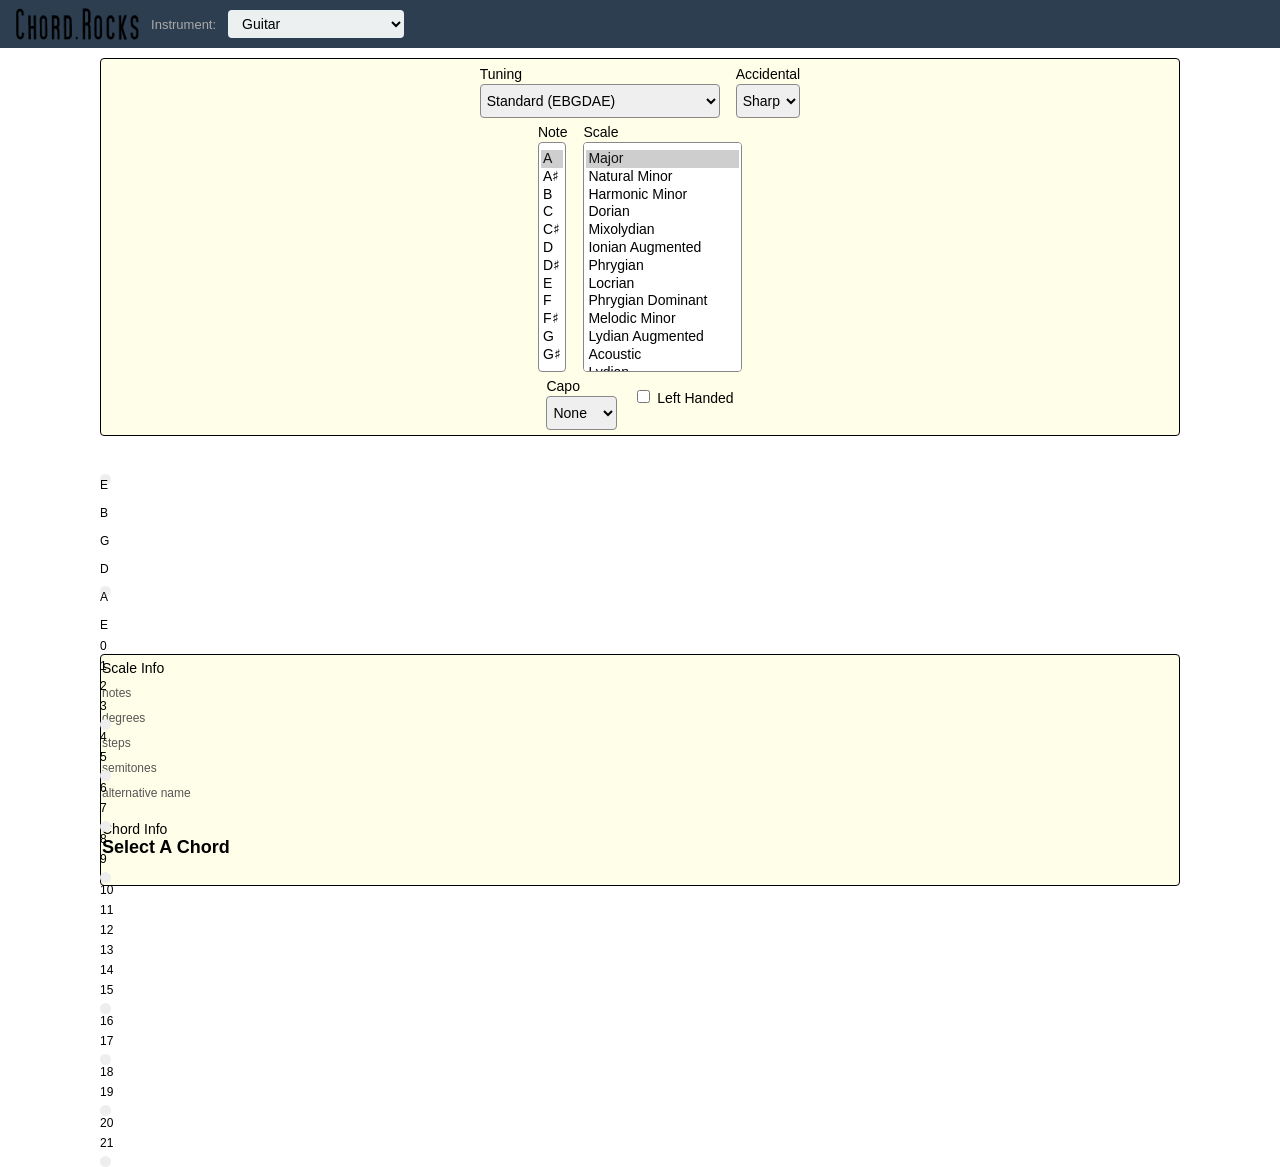
==== index.html @ f3da7832 "chore: bootstrap PETS AI foundation Initialize PETS as a standalone AI-first project with canonical " ====
<!DOCTYPE html>
<html lang="en">
<head>
<meta charset="UTF-8">
<meta name="viewport" content="width=device-width">
<title>Chord.Rocks - Offline</title>
<link rel="stylesheet" href="assets/styles.min.css">
<link rel="stylesheet" href="assets/instrument_stringed.min.css">
<link rel="stylesheet" href="assets/instrument_options.min.css">
<link rel="stylesheet" href="assets/scales_info.min.css">
<link id="instrument_css" rel="stylesheet" href="assets/instrument_guitar.min.css">
<style>
#app_bar{background:#2c3e50;padding:8px 16px;display:flex;align-items:center;gap:12px;flex-wrap:wrap}
#app_bar label{color:#aaa;font-size:13px;white-space:nowrap}
#app_instrument_select{padding:5px 10px;font-size:14px;border-radius:4px;border:none;background:#ecf0f1}
#piano_section{display:none}
.hidden{display:none}
</style>
</head>
<body>

<div id="app_bar">
  <img src="assets/chords-logo.png" alt="Chord.Rocks" height="32">
  <label for="app_instrument_select">Instrument:</label>
  <select id="app_instrument_select">
    <option value="guitar">Guitar</option>
    <option value="piano">Piano</option>
    <option value="bass-guitar">Bass Guitar</option>
    <option value="ukulele">Ukulele</option>
    <option value="violin-fiddle">Violin / Fiddle</option>
    <option value="mandolin">Mandolin</option>
    <option value="5-string-bass-guitar">5 String Bass Guitar</option>
    <option value="6-string-bass-guitar">6 String Bass Guitar</option>
    <option value="7-string-guitar">7 String Guitar</option>
    <option value="8-string-guitar">8 String Guitar</option>
    <option value="9-string-guitar">9 String Guitar</option>
    <option value="10-string-guitar">10 String Guitar</option>
    <option value="baritone-guitar">Baritone Guitar</option>
    <option value="5-string-violin-fiddle">5 String Violin / Fiddle</option>
  </select>
</div>

<div id="page_content_con">
<form method="get" action="#" onsubmit="return false">

  <div class="info_con" id="option_con">
    <div>
      <div class="op" id="tuning_op">
        <label for="tuning">Tuning</label>
        <div id="tuning_con"></div>
      </div>
      <div class="op">
        <label for="accidental">Accidental</label>
        <select name="accidental" id="accidental">
          <option value="sharp" selected>Sharp</option>
          <option value="flat">Flat</option>
        </select>
      </div>
    </div>
    <div>
      <div class="op">
        <label for="note">Note</label>
<select name="note" id="note" size="12"><option value="a" selected="selected">A</option><option value="a-sharp">A&sharp;</option><option value="b">B</option><option value="c">C</option><option value="c-sharp">C&sharp;</option><option value="d">D</option><option value="d-sharp">D&sharp;</option><option value="e">E</option><option value="f">F</option><option value="f-sharp">F&sharp;</option><option value="g">G</option><option value="g-sharp">G&sharp;</option></select>
      </div>
      <div class="op">
        <label for="scale">Scale</label>
<select name="scale" id="scale" size="12"><option value="major" selected="selected">Major</option><option value="natural-minor">Natural Minor</option><option value="harmonic-minor">Harmonic Minor</option><option value="dorian">Dorian</option><option value="mixolydian">Mixolydian</option><option value="ionian-augmented">Ionian Augmented</option><option value="phrygian">Phrygian</option><option value="locrian">Locrian</option><option value="phrygian-dominant">Phrygian Dominant</option><option value="melodic-minor">Melodic Minor</option><option value="lydian-augmented">Lydian Augmented</option><option value="acoustic">Acoustic</option><option value="lydian">Lydian</option><option value="aeolian-dominant">Aeolian Dominant</option><option value="altered">Altered</option><option value="bebop-dominant">Bebop Dominant</option><option value="bebop-major">Bebop Major</option><option value="bebop-minor">Bebop Minor</option><option value="bebop-melodic-minor">Bebop Melodic Minor</option><option value="blues-major">Blues Major</option><option value="blues-minor">Blues Minor</option><option value="blues-diminished">Blues Diminished</option><option value="gypsy-major">Gypsy Major</option><option value="gypsy-minor">Gypsy Minor</option><option value="hungarian-gypsy">Hungarian Gypsy</option><option value="major-pentatonic">Major Pentatonic</option><option value="neutral-pentatonic">Neutral Pentatonic</option><option value="rock-pentatonic">Rock Pentatonic</option><option value="scottish-pentatonic">Scottish Pentatonic</option><option value="minor-pentatonic">Minor Pentatonic</option><option value="whole">Whole</option><option value="whole-half">Whole-Half</option><option value="augmented">Augmented</option><option value="chromatic">Chromatic</option><option value="enigmatic-ascending">Enigmatic (Ascending)</option><option value="enigmatic-descending">Enigmatic (Descending)</option><option value="hungarian-major">Hungarian Major</option><option value="neapolitan-major">Neapolitan Major</option><option value="neapolitan-minor">Neapolitan Minor</option><option value="prometheus">Prometheus</option><option value="prometheus-neapolitan">Prometheus Neapolitan</option><option value="spanish-8-tone">Spanish 8 Tone</option><option value="bayati-shuri">Bayati Shuri</option><option value="hijaz">Hijaz</option><option value="hijaz-kar">Hijaz Kar</option><option value="huzam">Huzam</option><option value="nikriz">Nikriz</option><option value="saba">Saba</option><option value="suznak">Suznak</option><option value="jue">Jue</option><option value="neveseri">Neveseri</option><option value="pireaus">Pireaus</option><option value="segah">Segah</option><option value="tsinganikos">Tsinganikos</option><option value="charukeshi">Charukeshi</option><option value="dharmaavati">Dharmaavati</option><option value="lataangi">Lataangi</option><option value="marwa">Marwa</option><option value="natakpriya">Natakpriya</option><option value="rampriya">Rampriya</option><option value="suryakant">Suryakant</option><option value="todi">Todi</option><option value="vachaspati">Vachaspati</option><option value="joshi-akikaze">Joshi-Akikaze</option><option value="joshi-hira">Joshi-Hira</option><option value="joshi-iwato">Joshi-Iwato</option><option value="joshi-kokin">Joshi-Kokin</option><option value="joshi-kumoi">Joshi-Kumoi</option><option value="joshi-okinawa">Joshi-Okinawa</option><option value="sen-in">Sen-In</option></select>
      </div>
    </div>
    <div id="stringed_extra_ops">
      <div class="op">
        <label for="capo_fret">Capo</label>
        <select name="capo_fret" id="capo_fret"><option value="0">None</option></select>
      </div>
      <div class="op">
        <label><input type="checkbox" id="lefty"> Left Handed</label>
      </div>
    </div>
  </div>

  <div id="submit_button_con" class="hidden"><button type="submit">Go</button></div>
  <div id="op_submit_button_con" class="hidden"><button type="submit">Update</button></div>

  <div id="stringed_section"></div>

  <div id="piano_section">
<div id="piano" data-num-keys="33" data-start-note-key="1">

	<div class="key_con"><div class="tr"><div class="white_key hide_mobile hide_tablet" id="note_num_1"><span>B</span><div class="black_key is_before is_first hide_mobile hide_tablet" id="note_num_0"><span>A&sharp;</span></div></div><div class="white_key hide_mobile hide_tablet" id="note_num_2"><span>C</span></div><div class="white_key hide_mobile is_first_tablet" id="note_num_4"><span>D</span><div class="black_key is_before hide_mobile hide_tablet" id="note_num_3"><span>C&sharp;</span></div></div><div class="white_key is_first_mobile" id="note_num_6"><span>E</span><div class="black_key is_before hide_mobile" id="note_num_5"><span>D&sharp;</span></div></div><div class="white_key" id="note_num_7"><span>F</span></div><div class="white_key" id="note_num_9"><span>G</span><div class="black_key is_before" id="note_num_8"><span>F&sharp;</span></div></div><div class="white_key in_scale scale_root" id="note_num_11"><span>A</span><div class="black_key is_before" id="note_num_10"><span>G&sharp;</span></div></div><div class="white_key in_scale" id="note_num_13"><span>B</span><div class="black_key is_before" id="note_num_12"><span>A&sharp;</span></div></div><div class="white_key" id="note_num_14"><span>C</span></div><div class="white_key in_scale" id="note_num_16"><span>D</span><div class="black_key is_before in_scale" id="note_num_15"><span>C&sharp;</span></div><div class="black_key is_after" id="note_num_17"><span>D&sharp;</span></div></div><div class="white_key in_scale" id="note_num_18"><span>E</span></div><div class="white_key" id="note_num_19"><span>F</span><div class="black_key is_after in_scale" id="note_num_20"><span>F&sharp;</span></div></div><div class="white_key" id="note_num_21"><span>G</span><div class="black_key is_after in_scale" id="note_num_22"><span>G&sharp;</span></div></div><div class="white_key in_scale" id="note_num_23"><span>A</span><div class="black_key is_after" id="note_num_24"><span>A&sharp;</span></div></div><div class="white_key is_last_mobile" id="note_num_25"><span>B</span></div><div class="white_key hide_mobile" id="note_num_26"><span>C</span><div class="black_key is_after hide_mobile is_last_tablet" id="note_num_27"><span>C&sharp;</span></div></div><div class="white_key hide_mobile hide_tablet" id="note_num_28"><span>D</span><div class="black_key is_after hide_mobile hide_tablet" id="note_num_29"><span>D&sharp;</span></div></div><div class="white_key hide_mobile hide_tablet" id="note_num_30"><span>E</span></div><div class="white_key hide_mobile hide_tablet" id="note_num_31"><span>F</span><div class="black_key is_after is_last hide_mobile hide_tablet" id="note_num_32"><span>F&sharp;</span></div></div></div></div>

</div>
  </div>

  <div class="info_con" id="info_con">
    <div id="scale_info_con">
      <div class="header">Scale Info</div>
      <h2 id="info_scale_name"></h2>
      <dl>
        <dt>notes</dt><dd id="info_scale_notes"></dd>
        <dt>degrees</dt><dd id="info_scale_degrees"></dd>
        <dt>steps</dt><dd id="info_scale_steps"></dd>
        <dt>semitones</dt><dd id="info_scale_semitones"></dd>
        <dt id="info_scale_name_alt_label">alternative name</dt>
        <dd id="info_scale_name_alt"></dd>
      </dl>
      <div class="header">Chord Info</div>
      <h2 id="info_chord_name">Select A Chord</h2>
      <aside id="chord_info" class="hidden">
        <dl>
          <dt>notes</dt><dd id="info_chord_notes"></dd>
          <dt>degrees</dt><dd id="info_chord_degrees"></dd>
          <dt>abbreviation</dt><dd id="info_chord_abbrev"></dd>
          <dt id="info_chord_name_alt_label" class="hidden">alternative name</dt>
          <dd id="info_chord_name_alt" class="hidden"></dd>
        </dl>
      </aside>
    </div>
    <div id="directions_con"></div>
    <div id="chord_list_con">
      <table id="scale_chord_table">
        <thead><tr class="scale_chord_tr"></tr></thead>
        <tbody></tbody>
      </table>
    </div>
  </div>

</form>
</div>

<script src="assets/jquery.min.js"></script>
<script src="assets/all_instruments.js"></script>
<script src="assets/note.class.min.js"></script>
<script src="assets/chords.data.min.js"></script>
<script src="assets/scales.data.min.js"></script>
<script src="assets/chord.class.min.js"></script>
<script src="assets/scale.class.min.js"></script>
<script src="assets/pageMeta.class.min.js"></script>
<script src="assets/instrumentOptions.class.min.js"></script>
<script src="assets/scalesPage.min.js"></script>
<script src="assets/scalesStringed.class.min.js"></script>
<script src="assets/keyPositionPiano.class.min.js"></script>

<script>
var NOTE_VALUES = ["a","a-sharp","b","c","c-sharp","d","d-sharp","e","f","f-sharp","g","g-sharp"];

var instrumentMeta = {
  "guitar":                 {css:"instrument_guitar"},
  "bass-guitar":            {css:"instrument_bass-guitar"},
  "ukulele":                {css:"instrument_ukulele"},
  "violin-fiddle":          {css:"instrument_violin-fiddle"},
  "mandolin":               {css:"instrument_mandolin"},
  "5-string-bass-guitar":   {css:"instrument_5-string-bass-guitar"},
  "6-string-bass-guitar":   {css:"instrument_6-string-bass-guitar"},
  "7-string-guitar":        {css:"instrument_7-string-guitar"},
  "8-string-guitar":        {css:"instrument_8-string-guitar"},
  "9-string-guitar":        {css:"instrument_9-string-guitar"},
  "10-string-guitar":       {css:"instrument_10-string-guitar"},
  "baritone-guitar":        {css:"instrument_baritone-guitar"},
  "5-string-violin-fiddle": {css:"instrument_5-string-violin-fiddle"},
  "piano":                  {css:"instrument_piano"}
};

function generateFretboard(info) {
  var ns = info.notes.length, nf = info.num_frets_desktop;
  var dots = [3,5,7,9,15,17,19,21], dbl = [12,24];
  var h = "<div id='stringed_display'><div id='fret_marker_con'><div id='string_label_con'>";
  for (var s = ns-1; s >= 0; s--) {
    var nk = info.notes[s] % 12;
    h += "<div id='string_label_"+s+"' class='string_label' data-note='"+nk+"'>"+Note.getNote(nk)+"</div>";
  }
  h += "</div>";
  for (var f = 0; f <= nf; f++) {
    var fc = "fret_con"+(f>=11?" hidden_tablet":f>=7?" hidden_mobile":"");
    h += "<div class='"+fc+"' id='fret_"+f+"'><div class='fret_label'>"+f+"</div><div class='fret'>";
    if (dbl.indexOf(f)>=0) h += "<div class='fret_dot dot_b'></div><div class='fret_dot dot_t'></div>";
    else if (dots.indexOf(f)>=0) h += "<div class='fret_dot'></div>";
    h += "</div></div>";
  }
  h += "</div><div id='fret_note_con'>";
  for (var f = 0; f <= nf; f++) {
    var nc = "note_con"+(f>=11?" hidden_tablet":f>=7?" hidden_mobile":"");
    h += "<div id='f_"+f+"' class='"+nc+"'>";
    if (f===0) {
      h += "<div id='capo_con'><div class='capo'></div></div><div id='string_x_con'>";
      for (var s = ns-1; s >= 0; s--) h += "<div id='s_x_"+s+"' class='sf'><span>X</span></div>";
      h += "</div>";
    }
    for (var s = ns-1; s >= 0; s--) {
      var nk = (info.notes[s]+f) % 12;
      h += "<div class='sf s_"+s+"'><span class='sfs' id='sfs_"+s+"_"+f+"'>"+Note.getNote(nk)+"</span></div>";
    }
    h += "</div>";
  }
  h += "</div></div>";
  return h;
}

function generateTuningDropdown(info) {
  var ns = info.notes.length;
  var stdNotes = info.notes.slice().reverse().map(function(n){return Note.getNote(n);}).join("");
  var h = "<select name='tuning' id='tuning'><option value=''>Standard ("+stdNotes+")</option><option value='custom'>-- Custom --</option>";
  info.tuningAr.forEach(function(t){
    var n = t[1].slice().reverse().map(function(k){return Note.getNote(k);}).join("");
    h += "<option value='"+t[0]+"'>"+t[2]+" ("+n+")</option>";
  });
  h += "</select><div class='customTuningCon hidden'>";
  for (var s = ns; s >= 1; s--) {
    var cur = info.notes[s-1] % 12;
    h += "<div><select name='s"+s+"' id='s"+s+"' class='stringTuningSelect'>";
    NOTE_VALUES.forEach(function(val,idx){
      h += "<option value='"+val+"'"+(idx===cur?" selected":"")+">"+Note.getNote(idx)+"</option>";
    });
    h += "</select></div>";
  }
  h += "</div>";
  return h;
}

function updateCapoOptions(info) {
  var sel = document.getElementById("capo_fret");
  if (!sel) return;
  var html = "<option value='0'>None</option>";
  for (var f = 1; f <= (info.num_frets_tablet||10); f++)
    html += "<option value='"+f+"'>Fret "+f+"</option>";
  sel.innerHTML = html;
}

function switchInstrument(code) {
  var info = allInstrumentsData[code];
  window.instrumentInfo = info;
  var meta = instrumentMeta[code];
  document.getElementById("instrument_css").href = "assets/"+meta.css+".min.css";
  var isPiano = (code === "piano");
  $("#stringed_section").toggle(!isPiano);
  $("#piano_section").toggle(isPiano);
  $("#tuning_op").toggle(!isPiano);
  $("#stringed_extra_ops").toggle(!isPiano);
  if (!isPiano) {
    $("#stringed_section").html(generateFretboard(info));
    $("#tuning_con").html(generateTuningDropdown(info));
    updateCapoOptions(info);
  }
  PageMeta.pageType = "scales";
  ScalesPage.init();
  PageMeta.pageType = "scales";
}

$(document).ready(function(){
  window.instrumentInfo = allInstrumentsData["guitar"];
  $("#stringed_section").html(generateFretboard(window.instrumentInfo));
  $("#tuning_con").html(generateTuningDropdown(window.instrumentInfo));
  updateCapoOptions(window.instrumentInfo);
  PageMeta.pageType = "scales";
  ScalesPage.init();
  PageMeta.pageType = "scales";
  $("#app_instrument_select").on("change", function(){ switchInstrument(this.value); });
});
</script>
</body>
</html>
---- assets/styles.min.css ----
html,body,div,form,table,tr,td,th,textarea,button,select,a,dl,dt,dd,nav,ul,li,footer,header,label,p{box-sizing:border-box;padding:0;margin:0}body{background-color:#FFF;min-height:100vh}body,input,textarea,button,select,h1,h2,a,dt,dd{font-family:Tahoma,Verdana,Segoe,sans-serif}body,input,textarea,button,select,h1,h2{color:#000}body,td,th,a,dd{font-size:14px}h2{font-size:18px;margin:0;padding:0 0 10px 0}dt,dd{display:block;text-align:left}dt{color:#555;font-size:12px;white-space:nowrap}dd{padding:1px 0 10px 0}p{margin-bottom:10px}a,a:link,a:visited{color:#001A94;text-decoration:none}a:hover,a:active{color:#1F47FF;text-decoration:underline}ul{list-style:none}select,input[type=text],textarea{border:1px solid #888;font-size:14px;border-radius:4px;vertical-align:middle;box-sizing:border-box}select:focus,input[type=text]:focus,textarea:focus{box-shadow:0 0 2px 4px #CCF}select{padding:7px 2px}input[type=checkbox]{margin-top:12px}input[type=text],textarea{padding:8px 4px}input[type=submit]::-moz-focus-inner,button::-moz-focus-inner,.btn::-moz-focus-inner{padding:0;border-style:none}input[type=submit],button{cursor:pointer;-webkit-appearance:button;color:#000;background-color:#CCC;padding:8px 10px;font-weight:bold;font-size:14px;border-radius:4px;border:1px solid #000;display:inline-block;min-width:60px;text-align:center;white-space:nowrap;vertical-align:middle;-webkit-user-select:none;-moz-user-select:none;-ms-user-select:none;user-select:none;text-decoration:none}input[type=submit]:hover,button:hover{background-color:#AAA;text-decoration:none}.table{display:table}.tr{display:table-row}.td{display:table-cell}table,.table{border-collapse:collapse}td,th,.td{vertical-align:top;text-align:left}body.dark_mode{background-color:#121212}body.dark_mode,.dark_mode h1,.dark_mode h2{color:#FFF}.dark_mode a,.dark_mode a:link,.dark_mode a:visited{color:#ABF}.dark_mode a:hover,.dark_mode a:active{color:#7788FF}.dark_mode select,.dark_mode input[type=text],.dark_mode textarea{background-color:#333;color:#CCC;border:1px solid #CCC}.dark_mode dt{color:#CCC}.list_inline{list-style:none;padding:0}.list_inline>li{display:inline}input[type=submit].btn1,.btn1,.btn1:link,.btn1:visited{text-decoration:none;background-color:#284B7E;color:#FFF;font-size:14px;display:inline-block;text-align:center;margin:5px 7px 6px 0;border:1px solid #000;padding:6px 6px;border-radius:4px;min-width:100px;white-space:nowrap}input[type=submit].btn1:hover,.btn1:hover,.btn1:active{background-color:#57A}.info_con{text-align:left;width:100%;background-color:#FFFFE9;border:1px solid #000;border-radius:4px;margin:0 auto 15px auto;padding:5px 1px 1px 1px}.info_con>.header{font-weight:bold;color:#666;padding-bottom:3px}.dark_mode .info_con{background-color:#553;border:1px solid #DDD}.dark_mode input[type=submit].btn1,.dark_mode .btn1,.dark_mode .btn1:link,.dark_mode .btn1:visited{border-color:#FFF;color:#FFF}#page_header_con{background-color:#9DC5F6;background:-webkit-linear-gradient(#036FF0,#9DC5F6);background:-o-linear-gradient(#036FF0,#9DC5F6);background:-moz-linear-gradient(#036FF0,#9DC5F6);background:linear-gradient(#036FF0,#9DC5F6);width:100%}#page_header{width:100%;min-width:320px;max-width:1100px;margin:0 auto}#logo_con{width:150px;display:inline-block;padding:10px 2px 5px 10px;vertical-align:text-bottom;text-align:left}#logo_con>a>img{display:block;filter:drop-shadow(1px 1px 4px #FFF);width:150px;height:39px}#main_nav_con{width:calc(100% - 150px);display:inline-block;vertical-align:text-bottom;padding:10px 10px 5px 2px;text-align:right}#main_nav_list>li{display:inline-block}#main_nav_list>li>a{display:inline-block;font-family:Arial Narrow,Arial,sans-serif;text-decoration:none;cursor:pointer;white-space:nowrap;border:1px solid #000;padding:4px 6px;border-color:#000;border-radius:4px;font-weight:bold;font-size:16px;margin:10px 0 0 8px}#main_nav_list>li>a,#main_nav_list>li>a:link,#main_nav_list>li>a:visited{background-color:#284B7E;color:#FFF}#main_nav_list>li>a:hover,#main_nav_list>li>a:active{background-color:#57A;color:#FFF}@media only screen and (max-width :620px){#logo_con,#main_nav_con{display:block;width:100%;text-align:center}#logo_con{padding:10px 2px 0 2px}#main_nav_con{padding:0 2px 10px 2px}#logo_con img{margin:0 auto}#main_nav_list>li>a{margin:10px 4px 0 4px}}@media only screen and (min-width :371px) and (max-width :460px){#main_nav_list>li>a{font-size:14px;padding:6px 4px;margin:10px 2px 0 2px}}@media only screen and (max-width :370px){#main_nav_list>li>a{font-size:12px;padding:8px 4px;margin:10px 2px 0 2px}}#page_content_con{width:100%;max-width:1100px;min-width:320px;margin:0 auto;padding:10px;min-height:300px}#breadcrumb{margin-bottom:6px}#breadcrumb h1{font-weight:bold;font-size:20px}#breadcrumb>h1,#breadcrumb>a,#breadcrumb>span{margin:0 0 10px 0;display:inline-block;vertical-align:text-bottom}#breadcrumb>a,#breadcrumb>span{font-size:16px;font-weight:bold}@media only screen and (max-width :620px){#breadcrumb>h1{font-size:16px}#breadcrumb>a,#breadcrumb>span{font-size:14px;font-weight:normal}}#page_footer{width:100%;text-align:center;padding:6px 2px 45px 2px;margin:35px 0 0 0;border-top:2px solid #000;background-color:#FFD89A}#page_footer>div{font-size:12px;margin-top:6px}a.ft_lnk{margin:2px 2px;white-space:nowrap;display:inline-block;padding:4px 10px}#page_footer>nav>ul{margin:8px 0}#page_footer .social_media{border-radius:8px;background-color:#FFF;display:inline-block;border:1px solid #000;padding:4px;margin:12px auto 6px auto}#page_footer .social_media>div{padding:2px 8px}#page_footer{width:100%;text-align:center;padding:6px 2px 45px 2px;margin:35px 0 0 0;border-top:2px solid #000;background-color:#FFD89A}.dark_mode #page_footer{background-color:#553}
---- assets/instrument_stringed.min.css ----
#stringed_display{width:100%;margin-bottom:15px;position:relative}#fret_wood{background-color:#731;background-repeat:repeat;background-size:100% 25%;position:absolute;z-index:5}#string_label_con{text-align:left;display:flex;flex-direction:column}#string_label_con>.string_label{text-align:left;font-size:12px;width:100%}#frets_con .fret_con{text-align:center}#frets_con>.fret_con>.fret{width:100%;font-size:12px;display:flex;align-items:center;justify-content:center;position:relative;border-style:solid;border-color:#AAA;border-width:0 2px 0 0}.fret_label{width:100%;font-size:12px}.fret_dot.dot_t,.fret_dot.dot_b{position:absolute;z-index:-5}#fret_note_con{position:absolute;left:0;display:flex;flex-direction:row;width:100%;z-index:35}.note_con{display:flex;position:relative;flex-direction:column;align-items:center;justify-content:center}.capo{width:50%;max-width:26px;margin:-4px auto 0 auto;border-radius:3px;box-shadow:-2px 2px 6px 0 #222,2px 2px 0 2px #000;background:#AAA;background:linear-gradient(#CCC,#999)}#fret_note_con .note_con .sf{width:100%;display:flex;align-items:center;justify-content:center}.string{background-color:#CCC;position:absolute;height:1px;box-shadow:0 1px 1px #000;z-index:15}#stringed_display{width:100%;margin-bottom:15px;position:relative}#frets_con{position:absolute;left:0;top:0;display:flex;flex-direction:row;width:100%;height:100%;z-index:10}#stringed_display.has_capo.is_lefty>#fret_wood,.is_lefty #fret_wood,.is_lefty #fretboard,.is_lefty .string{left:0}.is_lefty>#frets_con{flex-direction:row-reverse}.is_lefty>#frets_con #string_label_con>.string_label{text-align:right}#frets_con>#fret_0.fret_con>.fret{border-color:#000;border-width:0 5px 0 0}.is_lefty>#frets_con>.fret_con>.fret{border-width:0 0 0 2px}.is_lefty>#frets_con>#fret_0.fret_con>.fret{border-width:0 0 0 5px}.fret_dot{display:block;height:11px;width:11px;border-radius:6px;background-color:#EEE}.is_lefty>#fret_note_con{flex-direction:row-reverse}#string_x_con{z-index:-5;position:absolute;left:0;top:0;width:100%}.sf.is_x>span{color:#A33;background-color:#EEE;box-shadow:none;display:inline-block;border:1px solid #888}#capo_con{z-index:-10;position:absolute;left:0;top:0;width:100%;height:100%}#f_0>#capo_con>.capo{display:none}.sf>span,.sf>a{padding:0;text-align:center;font-size:12px;min-width:26px;border-radius:4px;box-shadow:1px 1px 2px #000;text-shadow:0 0 2px #FFF;color:#000;display:none;font-weight:normal}.sf>a,.sf>a:link,.sf>a:hover,.sf>a:visited,.sf>a:link{text-decoration:none}@media (hover:hover){.sf:hover>a{display:inline-block;background-color:#DDD;border:1px solid #AAA}.before_capo>.sf:hover>a{display:none}}.sf.in_chord>span,.sf.in_scale>span,.sf.in_chord>a,.sf.in_scale>a{display:inline-block}.sf.in_scale.scale_root>span,.sf.in_chord.chord_root>span{font-weight:bold;border:1px solid #000}.sf.in_scale>span,.sf.in_scale>a{background-color:#FFD89A;color:#000}.sf.in_scale.scale_root>span{background-color:#FFBE58}.sf.in_chord>span,.sf.in_chord>a,.sf.in_chord.in_scale>span,.sf.in_chord.in_scale.scale_root>span{background-color:#9DC5F6}.sf.in_chord.chord_root>span,.sf.in_chord.chord_root.in_scale>span,.sf.in_chord.chord_root.in_scale.scale_root>span{background-color:#60A3F3}.sfs,a.sfa,.dark_mode a.sfa{padding:0;text-align:center;font-size:12px;min-width:30px;border-radius:4px;box-shadow:1px 1px 2px #000;text-shadow:0 0 2px #FFF;color:#000;font-weight:normal;padding:2px 0}.sfs{display:none}a.sfa{display:inline-block;opacity:0}a.sfa a.sfa:link,a.sfa:hover,a.sfa:visited{text-decoration:none}@media (hover:hover){.sf:hover>a.sfa{display:inline-block;background-color:#DDD;border:1px solid #AAA;opacity:1}.before_capo>.sf:hover>a.sfa{display:none}}.in_chord>.sfs,.in_scale>.sfs,.in_chord>a.sfa,.in_scale>a.sfa{display:inline-block;opacity:1}.in_scale.scale_root>.sfs,.in_chord.chord_root>.sfs{font-weight:bold;border:1px solid #000}.sf.in_scale>.sfs,.sf.in_scale>a.sfa{background-color:#FFD89A}.sf.in_scale.scale_root>.sfs{background-color:#FFBE58}.in_chord>.sfs,.in_chord>a.sfa,.in_chord.in_scale>.sfs,.in_chord.in_scale.scale_root>.sfs{background-color:#9DC5F6}.in_chord.chord_root>.sfs,.in_chord.chord_root.in_scale>.sfs,.in_chord.chord_root.in_scale.scale_root>.sfs{background-color:#60A3}
---- assets/instrument_options.min.css ----
#option_con.info_con{text-align:center;width:100%}.customTuningCon{display:inline-flex;flex-direction:row-reverse}.customTuningCon>div{margin:0 0 0 3px}select.stringTuningSelect{padding-left:6px;padding-right:6px}#tuning.isCustom{max-width:130px}.customTuningCon.hidden{display:none}@media only screen and (max-width:720px){.customTuningCon{display:flex;flex-direction:column;margin-bottom:5px}.customTuningCon>div{padding:10px 0 0 0}.customTuningCon>div>select{padding-left:14px;padding-right:14px}}.op>select,.op>div>select,{margin-right:4px;margin-bottom:8px;display:block}.op>select.hidden,.op>div>select.hidden{display:none}.op>label{display:block;text-align:left;padding:0 0 2px 0}.op{display:inline-block;padding:2px 6px 4px 6px;text-align:left;vertical-align:text-top}#op_submit_button_con.op.hidden{display:none}#option_con>div>.section{white-space:nowrap;display:inline-block}
---- assets/scales_info.min.css ----
#scale_form_con,#scale_info_con,#chord_list_con,#directions_con{display:inline-block;vertical-align:text-top;text-align:left}#directions_con.hidden,#scale_info_con.hidden,#chord_list_con.hidden,#info_scale_name_alt_label.hidden,#info_scale_name_alt.hidden,#info_chord_name_alt_label.hidden,#info_chord_name_alt.hidden,#chord_info_main.hidden,#chord_info.hidden,#submit_button_con.hidden{display:none}#scale_form_con>form>select{margin-bottom:8px;vertical-align:text-top}#scale_form_con{width:260px;padding:0 2px 0 10px;white-space:nowrap}#directions_con{width:calc(100% - 260px)}#scale_info_con{padding-right:10px;width:180px}#scale_info_con dl{margin-bottom:10px}#chord_list_con{padding-right:5px;width:calc(100% - 440px)}@media only screen and (min-width:441px) and (max-width:800px){#chord_list_con{display:block;width:100%;padding:10px 10px 0 10px}#scale_info_con{width:calc(100% - 260px)}}@media only screen and (max-width:440px){#info_con_form,#scale_info_con,#chord_list_con,#directions_con{display:block;width:100%;padding:10px 10px 0 10px}}#scale_chord_table_con{border:1px solid #DDD;max-width:100%;overflow-x:auto;display:inline-block}.scale_chord_tr>td>button{font-size:12px;line-height:22px;padding:1px 0;width:100%;min-width:60px;color:#444;font-weight:normal;background-color:#ACF;border:1px solid #000}.scale_chord_tr>td>button.small{font-size:10px}.scale_chord_tr>td>button.selected{color:#000;background-color:#9BF}@media (hover:hover){.scale_chord_tr>td>button:hover{color:#000;background-color:#9BF}}.scale_chord_tr>td>button:disabled{color:#777;background-color:#EEE;cursor:not-allowed;border:1px solid #777}.scale_chord_tr>td,.scale_chord_tr>th{text-align:center;padding:2px 2px}.scale_chord_tr>th{font-size:12px;font-weight:bold}
---- assets/instrument_guitar.min.css ----
#fret_wood{background-image:url(https://chord.rocks/img/fretboard.jpg);width:93.6409%;height:168px;left:6.3591%;top:20px}#stringed_display{height:188px}#string_label_con{width:1.9%;padding-top:20px}#string_label_con .string_label{height:28px;line-height:28px}#frets_con .fret_con{width:4.4591%}#frets_con .fret{height:168px}.fret_label{height:20px}.fret_dot.dot_t{top:23px}.fret_dot.dot_b{top:135px}#fret_note_con{top:20px}#fret_note_con .note_con{width:4.4591%}#fret_note_con .note_con.spacer{width:1.9%}#capo_con .capo{height:180px}#fret_note_con .note_con .sf{height:28px}.string{width:98.1%;left:1.9%}#string_5{top:34px}#string_4{top:62px}#string_3{top:90px}#string_2{top:118px}#string_1{top:146px}#string_0{top:174px}@media only screen and (min-width:576px) and (max-width:975px){#fret_note_con .note_con.hidden_tablet,.hidden_tablet{display:none}#frets_con .fret_con{width:8.7%}#fretboard{width:87%;left:13%}#fret_note_con .note_con{width:8.7%}#fret_wood{width:87%;left:13%}#stringed_display.open_string_hidden_tablet>#fret_wood{left:4.3%;width:95.7%}#string_label_con{width:4.3%}#fret_note_con .note_con.spacer{width:4.3%}.string{width:95.7%;left:4.3%}}@media only screen and (max-width:575px){#fret_note_con .note_con.hidden_mobile,.hidden_mobile{display:none}#fret_note_con .note_con.hidden_tablet,.hidden_tablet{display:none}#frets_con .fret_con{width:13.6714%}#frets_con .fret_con{width:13.6714%}#fretboard{width:82.0286%;left:17.9714%}#fret_note_con .note_con{width:13.6714%}#fret_wood{width:82.0286%;left:17.9714%}#stringed_display.open_string_hidden_mobile>#fret_wood,#stringed_display.open_string_hidden_tablet>#fret_wood{left:4.3%;width:95.7%}#string_label_con{width:4.3%}#fret_note_con .note_con.spacer{width:4.3%}.string{width:95.7%;left:4.3%}}
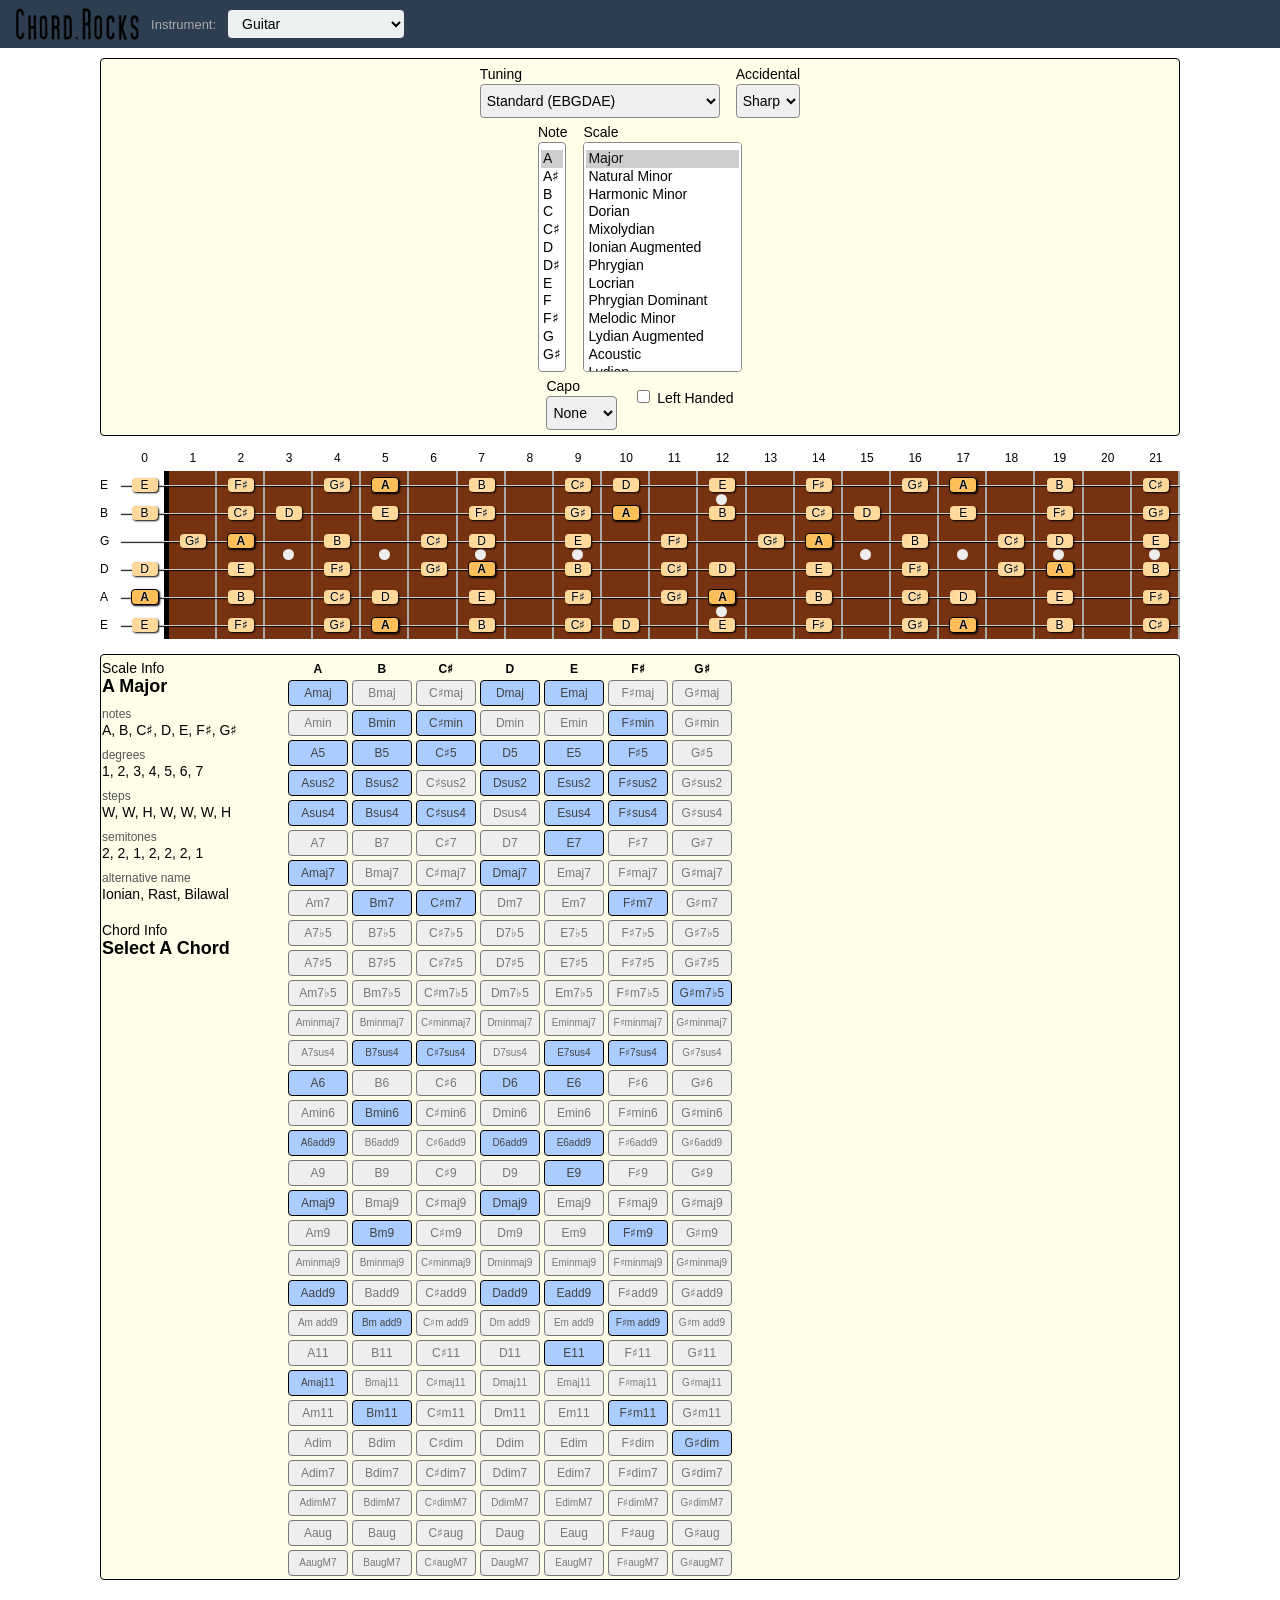
==== commit 3892e630: "Add music specialists and stabilize offline scale rendering. Expand the PETS AI layer with domain ag" ====
--- a/index.html
+++ b/index.html
@@ -134,6 +134,7 @@
 <script src="assets/scales.data.min.js"></script>
 <script src="assets/chord.class.min.js"></script>
 <script src="assets/scale.class.min.js"></script>
+<script>var SITE_HOME_URL = "";</script>
 <script src="assets/pageMeta.class.min.js"></script>
 <script src="assets/instrumentOptions.class.min.js"></script>
 <script src="assets/scalesPage.min.js"></script>
@@ -142,6 +143,18 @@
 
 <script>
 var NOTE_VALUES = ["a","a-sharp","b","c","c-sharp","d","d-sharp","e","f","f-sharp","g","g-sharp"];
+
+if (typeof PageMeta !== "undefined") {
+  PageMeta.init = function() {
+    this.pageType = "scales";
+    this.isStringed = !!(window.InstrumentOptions && InstrumentOptions.isStringed);
+  };
+  PageMeta.update = function() {};
+}
+if (typeof ScalesPage !== "undefined") {
+  ScalesPage.init = function() {};
+  ScalesPage.formUpdated = function() {};
+}
 
 var instrumentMeta = {
   "guitar":                 {css:"instrument_guitar"},
@@ -160,10 +173,251 @@
   "piano":                  {css:"instrument_piano"}
 };
 
+var currentChordState = null;
+
+function getScaleByCode(code) {
+  for (var i = 0; i < allScaleAr.length; i++) if (allScaleAr[i][0] === code) return allScaleAr[i];
+  return null;
+}
+
+function getChordIndexByCode(code) {
+  for (var i = 0; i < allChordAr.length; i++) if (allChordAr[i][0] === code) return i;
+  return -1;
+}
+
+function getCurrentRootKey() {
+  var code = $("#note").val();
+  return code ? Note.getNoteKey(code) : -1;
+}
+
+function getCurrentScaleNoteKeys(rootKey, scaleInfo) {
+  var keys = [];
+  for (var i = 0; i < scaleInfo[1].length; i++) keys.push((scaleInfo[1][i] + rootKey) % Note.allNoteCount);
+  return keys;
+}
+
+function getCurrentTuning(info) {
+  if (info.code === "piano") return info.notes.slice();
+  var tuningCode = $("#tuning").val();
+  if (tuningCode === "custom") {
+    var custom = [];
+    for (var i = 0; i < info.notes.length; i++) custom.push(Note.getNoteKey($("#s"+(i+1)).val()));
+    return custom;
+  }
+  if (!tuningCode) return info.notes.slice();
+  for (var t = 0; t < info.tuningAr.length; t++) if (info.tuningAr[t][0] === tuningCode) return info.tuningAr[t][1].slice();
+  return info.notes.slice();
+}
+
+function updateNoteOptionLabels() {
+  $("#note option").each(function(){
+    var val = $(this).val();
+    $(this).html(Note.getNote(Note.getNoteKey(val)));
+  });
+  $(".stringTuningSelect option").each(function(){
+    var val = $(this).val();
+    $(this).html(Note.getNote(Note.getNoteKey(val)));
+  });
+}
+
+function updateStringedNoteText(info, tuning) {
+  for (var s = 0; s < info.notes.length; s++) {
+    $("#string_label_"+s).attr("data-note", tuning[s]).html(Note.getNote(tuning[s]));
+    for (var f = 0; f <= info.num_frets_desktop; f++) {
+      $("#sfs_"+s+"_"+f).html(Note.getNote((tuning[s] + f) % Note.allNoteCount));
+    }
+  }
+}
+
+function updateCustomTuningUi(info, tuning) {
+  var isCustom = $("#tuning").val() === "custom";
+  $(".customTuningCon").toggleClass("hidden", !isCustom);
+  $("#tuning").toggleClass("isCustom", isCustom);
+  for (var s = 0; s < info.notes.length; s++) {
+    var sel = $("#s"+(s+1));
+    if (sel.length) sel.val(Note.getNote(tuning[s], "url"));
+  }
+}
+
+function updateCapoAndHandedness() {
+  var capo = parseInt($("#capo_fret").val() || "0", 10);
+  var fret = $("#f_"+capo);
+  if (fret.length) {
+    $("#capo_con").appendTo(fret);
+    $("#string_x_con").appendTo(fret);
+  }
+  $("#stringed_display").toggleClass("has_capo", capo > 0);
+  $("#stringed_display").toggleClass("is_lefty", $("#lefty").is(":checked"));
+}
+
+function clearHighlights() {
+  $("#fret_note_con .sf").removeClass("in_scale scale_root in_chord chord_root");
+  $("#piano").find(".in_scale, .scale_root, .in_chord, .chord_root").removeClass("in_scale scale_root in_chord chord_root");
+}
+
+function updateScaleInfo(rootKey, scaleInfo, scaleNoteKeys) {
+  var notes = scaleNoteKeys.map(function(n){ return Note.getNote(n); }).join(", ");
+  $("#scale_info_con").removeClass("hidden");
+  $("#chord_list_con").removeClass("hidden");
+  $("#directions_con").addClass("hidden");
+  $("#info_scale_name").html(Note.getNote(rootKey) + " " + scaleInfo[2]);
+  $("#info_scale_notes").html(notes);
+  $("#info_scale_degrees").html(scaleInfo[4]);
+  $("#info_scale_steps").html(scaleInfo[6]);
+  $("#info_scale_semitones").html(scaleInfo[5]);
+  if (scaleInfo[3]) {
+    $("#info_scale_name_alt_label").removeClass("hidden");
+    $("#info_scale_name_alt").html(scaleInfo[3]).removeClass("hidden");
+  } else {
+    $("#info_scale_name_alt_label").addClass("hidden");
+    $("#info_scale_name_alt").html("").addClass("hidden");
+  }
+}
+
+function clearChordInfo() {
+  currentChordState = null;
+  $("#info_chord_name").html("Select A Chord");
+  $("#info_chord_notes").html("");
+  $("#info_chord_degrees").html("");
+  $("#info_chord_abbrev").html("");
+  $("#info_chord_name_alt_label").addClass("hidden");
+  $("#info_chord_name_alt").html("").addClass("hidden");
+  $("#chord_info").addClass("hidden");
+  $("#scale_chord_table button").removeClass("selected");
+}
+
+function chordNoteKeys(rootKey, chordInfo) {
+  var keys = [];
+  for (var i = 0; i < chordInfo[1].length; i++) keys.push((chordInfo[1][i] + rootKey) % Note.allNoteCount);
+  return keys;
+}
+
+function isChordInScale(rootKey, chordInfo, scaleNoteKeys) {
+  var keys = chordNoteKeys(rootKey, chordInfo);
+  for (var i = 0; i < keys.length; i++) if (scaleNoteKeys.indexOf(keys[i]) < 0) return false;
+  return true;
+}
+
+function renderChordTable(scaleNoteKeys) {
+  var headHtml = "";
+  for (var i = 0; i < scaleNoteKeys.length; i++) headHtml += "<th>" + Note.getNote(scaleNoteKeys[i]) + "</th>";
+  $("#scale_chord_table thead tr").html(headHtml);
+
+  var bodyHtml = "";
+  for (var chordIndex = 0; chordIndex < allChordAr.length; chordIndex++) {
+    var chordInfo = allChordAr[chordIndex];
+    bodyHtml += "<tr class=\"scale_chord_tr\">";
+    for (var noteIndex = 0; noteIndex < scaleNoteKeys.length; noteIndex++) {
+      var rootKey = scaleNoteKeys[noteIndex];
+      var disabled = isChordInScale(rootKey, chordInfo, scaleNoteKeys) ? "" : " disabled=\"disabled\"";
+      var small = chordInfo[4].replace(/&flat;|&sharp;/g, "x").length >= 5 ? " class=\"small\"" : "";
+      bodyHtml += "<td><button type=\"button\" data-root-key=\"" + rootKey + "\" data-chord-index=\"" + chordIndex + "\"" + disabled + small + ">" + Note.getNote(rootKey) + chordInfo[4] + "</button></td>";
+    }
+    bodyHtml += "</tr>";
+  }
+  $("#scale_chord_table tbody").html(bodyHtml);
+}
+
+function applyScaleToStringed(info, tuning, scaleNoteKeys, rootKey) {
+  var capo = parseInt($("#capo_fret").val() || "0", 10);
+  for (var s = 0; s < tuning.length; s++) {
+    for (var f = capo; f <= info.num_frets_desktop; f++) {
+      var noteKey = (tuning[s] + f) % Note.allNoteCount;
+      if (scaleNoteKeys.indexOf(noteKey) >= 0) {
+        var elem = $("#f_"+f).find(".s_"+s);
+        elem.addClass("in_scale");
+        if (noteKey === rootKey) elem.addClass("scale_root");
+      }
+    }
+  }
+}
+
+function applyChordToStringed(info, tuning, chordKeys, rootKey) {
+  var capo = parseInt($("#capo_fret").val() || "0", 10);
+  for (var s = 0; s < tuning.length; s++) {
+    for (var f = capo; f <= info.num_frets_desktop; f++) {
+      var noteKey = (tuning[s] + f) % Note.allNoteCount;
+      if (chordKeys.indexOf(noteKey) >= 0) {
+        var elem = $("#f_"+f).find(".s_"+s);
+        elem.addClass("in_chord");
+        if (noteKey === rootKey) elem.addClass("chord_root");
+      }
+    }
+  }
+}
+
+function ensurePianoInit() {
+  if (instrumentInfo.code !== "piano" || !$("#piano").length) return;
+  if (!window.__offlinePianoInitDone) {
+    KeyPositionPiano.init();
+    window.__offlinePianoInitDone = true;
+  }
+}
+
+function renderSelectedChord(chordIndex, rootKey) {
+  var chordInfo = allChordAr[chordIndex];
+  var chordKeys = chordNoteKeys(rootKey, chordInfo);
+  var chordNotes = chordKeys.map(function(n){ return Note.getNote(n); }).join(", ");
+  currentChordState = { chordIndex: chordIndex, rootKey: rootKey };
+  $("#scale_chord_table button").removeClass("selected");
+  $("#scale_chord_table button[data-root-key=\"" + rootKey + "\"][data-chord-index=\"" + chordIndex + "\"]").addClass("selected");
+  $("#info_chord_name").html(Note.getNote(rootKey) + " " + chordInfo[2]);
+  $("#info_chord_notes").html(chordNotes);
+  $("#info_chord_degrees").html(chordInfo[3]);
+  $("#info_chord_abbrev").html(chordInfo[4] + (chordInfo[5] ? ", " + chordInfo[5] : ""));
+  if (chordInfo[6]) {
+    $("#info_chord_name_alt_label").removeClass("hidden");
+    $("#info_chord_name_alt").html(chordInfo[6]).removeClass("hidden");
+  } else {
+    $("#info_chord_name_alt_label").addClass("hidden");
+    $("#info_chord_name_alt").html("").addClass("hidden");
+  }
+  $("#chord_info").removeClass("hidden");
+  $("#fret_note_con .sf").removeClass("in_chord chord_root");
+  $("#piano").find(".in_chord, .chord_root").removeClass("in_chord chord_root");
+  if (instrumentInfo.code === "piano") {
+    ensurePianoInit();
+    KeyPositionPiano.update(chordKeys, "chord");
+  } else {
+    applyChordToStringed(instrumentInfo, getCurrentTuning(instrumentInfo), chordKeys, rootKey);
+  }
+}
+
+function renderScalePage() {
+  if (!window.instrumentInfo) return;
+  Note.displayFlats = ($("#accidental").val() === "flat");
+  updateNoteOptionLabels();
+  var scaleInfo = getScaleByCode($("#scale").val());
+  var rootKey = getCurrentRootKey();
+  if (!scaleInfo || rootKey < 0) return;
+
+  var tuning = getCurrentTuning(instrumentInfo);
+  if (instrumentInfo.code !== "piano") {
+    updateCustomTuningUi(instrumentInfo, tuning);
+    updateStringedNoteText(instrumentInfo, tuning);
+    updateCapoAndHandedness();
+  }
+
+  var scaleNoteKeys = getCurrentScaleNoteKeys(rootKey, scaleInfo);
+  clearHighlights();
+  updateScaleInfo(rootKey, scaleInfo, scaleNoteKeys);
+  renderChordTable(scaleNoteKeys);
+  clearChordInfo();
+
+  if (instrumentInfo.code === "piano") {
+    ensurePianoInit();
+    KeyPositionPiano.update(scaleNoteKeys, "scale");
+  } else {
+    applyScaleToStringed(instrumentInfo, tuning, scaleNoteKeys, rootKey);
+  }
+}
+
 function generateFretboard(info) {
   var ns = info.notes.length, nf = info.num_frets_desktop;
   var dots = [3,5,7,9,15,17,19,21], dbl = [12,24];
-  var h = "<div id='stringed_display'><div id='fret_marker_con'><div id='string_label_con'>";
+  var h = "<div id='stringed_display'><div id='fret_wood'></div>";
+  for (var s = ns-1; s >= 0; s--) h += "<div id='string_"+s+"' class='string'></div>";
+  h += "<div id='frets_con'><div id='string_label_con'>";
   for (var s = ns-1; s >= 0; s--) {
     var nk = info.notes[s] % 12;
     h += "<div id='string_label_"+s+"' class='string_label' data-note='"+nk+"'>"+Note.getNote(nk)+"</div>";
@@ -176,7 +430,7 @@
     else if (dots.indexOf(f)>=0) h += "<div class='fret_dot'></div>";
     h += "</div></div>";
   }
-  h += "</div><div id='fret_note_con'>";
+  h += "</div><div id='fret_note_con'><div class='note_con spacer'></div>";
   for (var f = 0; f <= nf; f++) {
     var nc = "note_con"+(f>=11?" hidden_tablet":f>=7?" hidden_mobile":"");
     h += "<div id='f_"+f+"' class='"+nc+"'>";
@@ -228,6 +482,7 @@
 function switchInstrument(code) {
   var info = allInstrumentsData[code];
   window.instrumentInfo = info;
+  window.__offlinePianoInitDone = false;
   var meta = instrumentMeta[code];
   document.getElementById("instrument_css").href = "assets/"+meta.css+".min.css";
   var isPiano = (code === "piano");
@@ -240,20 +495,24 @@
     $("#tuning_con").html(generateTuningDropdown(info));
     updateCapoOptions(info);
   }
-  PageMeta.pageType = "scales";
-  ScalesPage.init();
-  PageMeta.pageType = "scales";
+  renderScalePage();
 }
 
 $(document).ready(function(){
+  $(document).on("change", "#note, #scale, #accidental, #capo_fret, #lefty, #tuning, .stringTuningSelect", function(){
+    renderScalePage();
+  });
+  $(document).on("click", "#scale_chord_table button", function(event){
+    event.preventDefault();
+    if ($(this).prop("disabled")) return;
+    renderSelectedChord(parseInt($(this).attr("data-chord-index"), 10), parseInt($(this).attr("data-root-key"), 10));
+  });
   window.instrumentInfo = allInstrumentsData["guitar"];
   $("#stringed_section").html(generateFretboard(window.instrumentInfo));
   $("#tuning_con").html(generateTuningDropdown(window.instrumentInfo));
   updateCapoOptions(window.instrumentInfo);
-  PageMeta.pageType = "scales";
-  ScalesPage.init();
-  PageMeta.pageType = "scales";
   $("#app_instrument_select").on("change", function(){ switchInstrument(this.value); });
+  renderScalePage();
 });
 </script>
 </body>
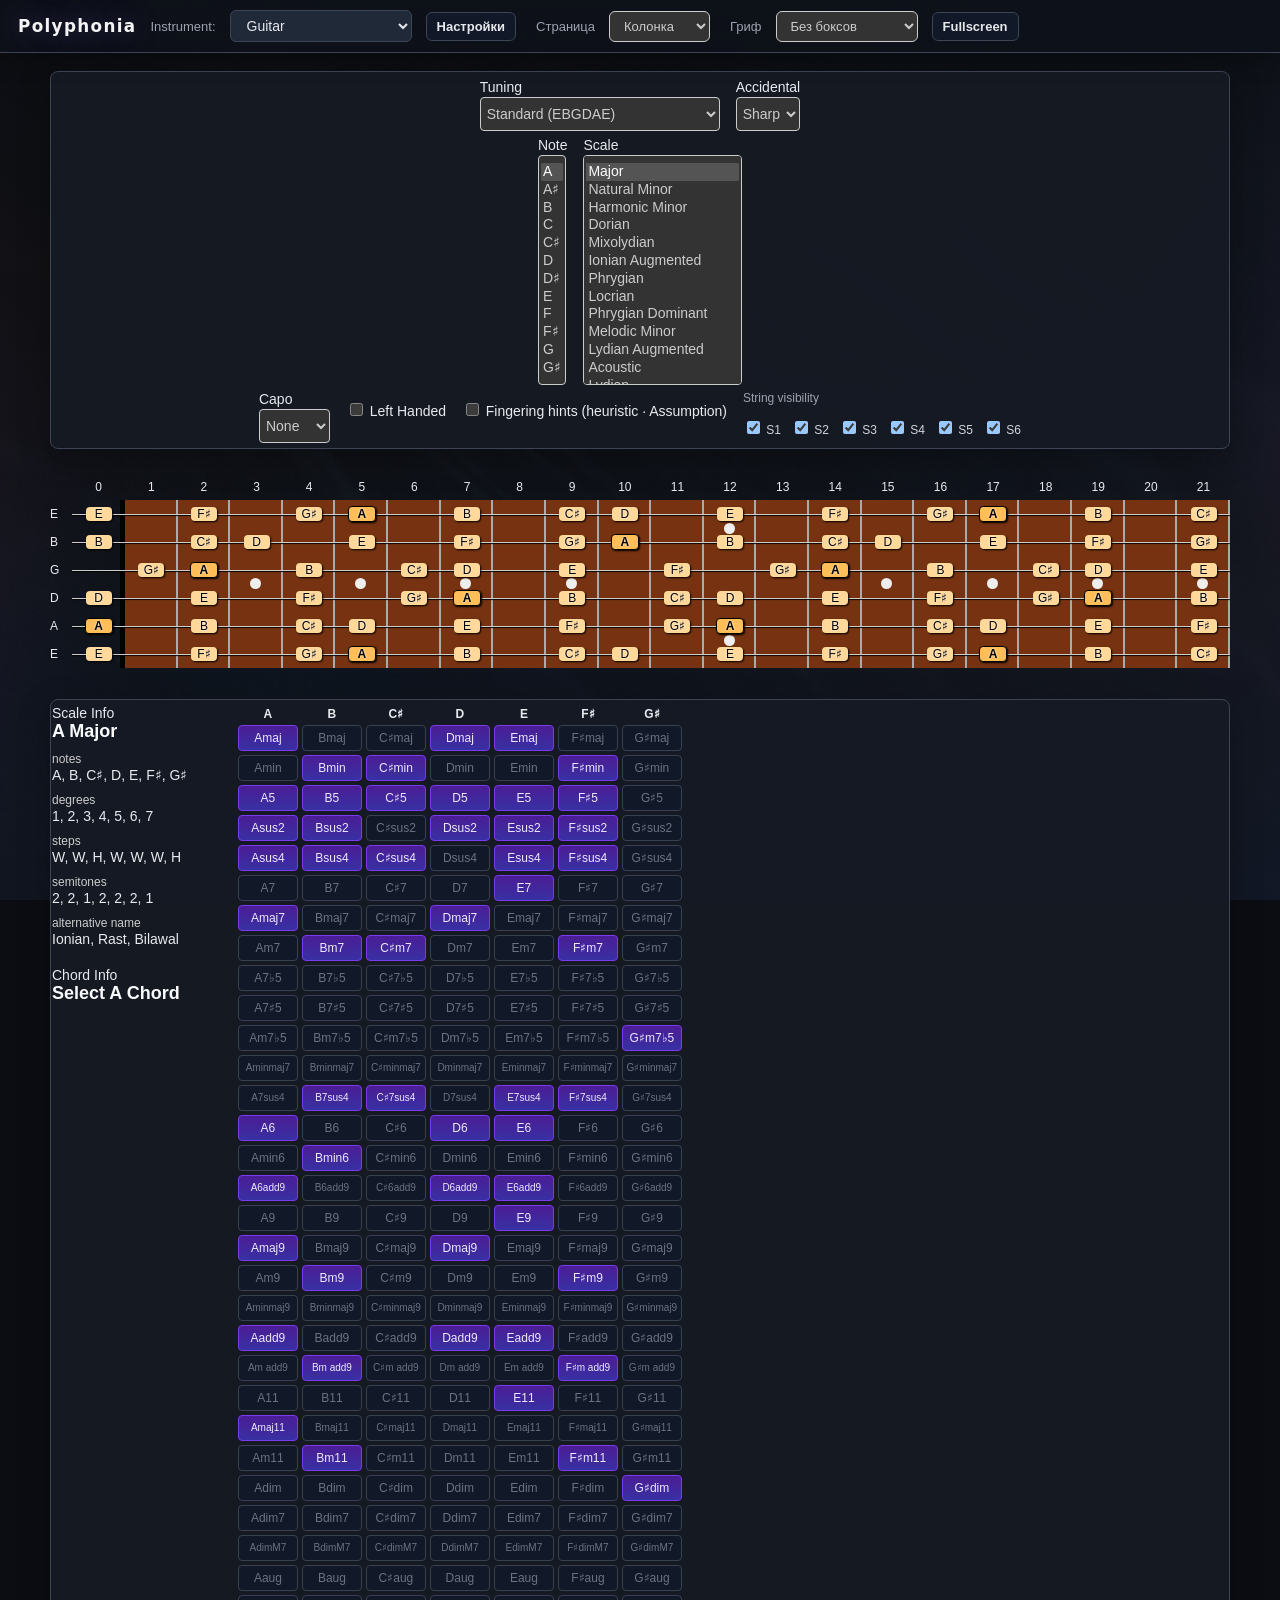
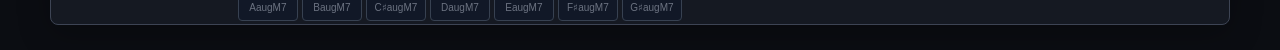
==== commit 3eb4f837: "Add Polyphonia startup UX, QA gate, and tests Includes startup splash (online/offline + key validati" ====
--- a/index.html
+++ b/index.html
@@ -1,18 +1,170 @@
 <!DOCTYPE html>
-<html lang="en">
+<html lang="en" class="dark_mode">
 <head>
 <meta charset="UTF-8">
 <meta name="viewport" content="width=device-width">
-<title>Chord.Rocks - Offline</title>
+<meta name="theme-color" content="#0b0d12">
+<title>Polyphonia — scales & chords</title>
 <link rel="stylesheet" href="assets/styles.min.css">
 <link rel="stylesheet" href="assets/instrument_stringed.min.css">
 <link rel="stylesheet" href="assets/instrument_options.min.css">
 <link rel="stylesheet" href="assets/scales_info.min.css">
 <link id="instrument_css" rel="stylesheet" href="assets/instrument_guitar.min.css">
 <style>
-#app_bar{background:#2c3e50;padding:8px 16px;display:flex;align-items:center;gap:12px;flex-wrap:wrap}
-#app_bar label{color:#aaa;font-size:13px;white-space:nowrap}
-#app_instrument_select{padding:5px 10px;font-size:14px;border-radius:4px;border:none;background:#ecf0f1}
+:root{--pets-border:#3d4454;--pets-panel:rgba(22,26,36,.94);--pets-muted:#9ca3af}
+html.dark_mode,html.dark_mode body{min-height:100%;color-scheme:dark}
+html.dark_mode body{
+  margin:0;
+  color:#e8eaef;
+  background-color:#0b0d12;
+  background-image:linear-gradient(165deg,rgba(11,13,18,.94) 0%,rgba(11,13,18,.72) 45%,rgba(17,24,39,.88) 100%),url(assets/pets-bg.png);
+  background-size:auto,cover;
+  background-position:0 0,center top;
+  background-repeat:no-repeat,no-repeat;
+  background-attachment:fixed,fixed;
+}
+#page_content_con{max-width:1200px}
+#app_bar{
+  display:flex;align-items:center;gap:14px;flex-wrap:wrap;
+  padding:10px 18px;
+  background:rgba(15,18,26,.78);
+  backdrop-filter:saturate(140%) blur(14px);
+  -webkit-backdrop-filter:saturate(140%) blur(14px);
+  border-bottom:1px solid var(--pets-border);
+  box-shadow:0 4px 24px rgba(0,0,0,.35);
+}
+#app_bar label{color:var(--pets-muted);font-size:13px;white-space:nowrap}
+.pets-wordmark{
+  font-family:Segoe UI,Tahoma,system-ui,sans-serif;font-weight:800;font-size:1.05rem;
+  letter-spacing:.08em;color:#f4f4f5;
+  text-shadow:0 0 28px rgba(167,139,250,.45);
+  user-select:none;
+}
+#app_instrument_select{
+  padding:6px 12px;font-size:14px;border-radius:6px;
+  border:1px solid var(--pets-border);
+  background:#1f2937;color:#e5e7eb;
+}
+html.dark_mode .info_con{
+  background:var(--pets-panel)!important;
+  border:1px solid var(--pets-border)!important;
+  border-radius:8px;
+  box-shadow:0 8px 32px rgba(0,0,0,.25);
+}
+html.dark_mode .info_con>.header{color:#c4b5fd;font-size:12px;letter-spacing:.06em;text-transform:uppercase}
+html.dark_mode h2{color:#f9fafb}
+html.dark_mode #scale_chord_table{border-color:var(--pets-border)!important}
+html.dark_mode .scale_chord_tr>td>button{
+  color:#ede9fe!important;
+  background:linear-gradient(180deg,#4c1d95,#3730a3)!important;
+  border:1px solid #7c3aed!important;
+}
+html.dark_mode .scale_chord_tr>td>button.selected{
+  color:#fff!important;background:#6d28d9!important;border-color:#a78bfa!important;
+}
+html.dark_mode .scale_chord_tr>td>button:disabled{
+  color:#6b7280!important;background:#111827!important;border-color:#374151!important;
+}
+@media (hover:hover){
+  html.dark_mode .scale_chord_tr>td>button:hover{
+    color:#fff!important;background:#5b21b6!important;
+  }
+}
+.poly_bar_btn,.poly_bar_sel{padding:6px 10px;font-size:13px;border-radius:6px;border:1px solid var(--pets-border);background:#111827;color:#e5e7eb;cursor:pointer}
+.poly_bar_lbl{color:var(--pets-muted);font-size:13px;margin-left:6px}
+#poly_grid{display:flex;flex-direction:column;gap:16px;margin-top:8px}
+#poly_grid.poly_layout_wide{display:grid;grid-template-columns:minmax(240px,280px) minmax(0,1fr) minmax(280px,360px);grid-template-areas:"opts board side";gap:18px;align-items:start}
+#poly_grid.poly_layout_wide .poly_cell_options{grid-area:opts}
+#poly_grid.poly_layout_wide .poly_cell_board{grid-area:board}
+#poly_grid.poly_layout_wide .poly_cell_side{grid-area:side}
+@media (max-width:1040px){#poly_grid.poly_layout_wide{grid-template-columns:1fr;grid-template-areas:"opts" "board" "side"}}
+.poly_string_vis_grid{display:flex;flex-wrap:wrap;gap:6px 10px;max-width:520px}
+.poly_str_lab{font-size:12px;color:#d1d5db}
+#stringed_display.poly_hide_s0 .s_0,#stringed_display.poly_hide_s0 #string_label_0,#stringed_display.poly_hide_s0 #string_0{display:none!important}
+#stringed_display.poly_hide_s1 .s_1,#stringed_display.poly_hide_s1 #string_label_1,#stringed_display.poly_hide_s1 #string_1{display:none!important}
+#stringed_display.poly_hide_s2 .s_2,#stringed_display.poly_hide_s2 #string_label_2,#stringed_display.poly_hide_s2 #string_2{display:none!important}
+#stringed_display.poly_hide_s3 .s_3,#stringed_display.poly_hide_s3 #string_label_3,#stringed_display.poly_hide_s3 #string_3{display:none!important}
+#stringed_display.poly_hide_s4 .s_4,#stringed_display.poly_hide_s4 #string_label_4,#stringed_display.poly_hide_s4 #string_4{display:none!important}
+#stringed_display.poly_hide_s5 .s_5,#stringed_display.poly_hide_s5 #string_label_5,#stringed_display.poly_hide_s5 #string_5{display:none!important}
+#stringed_display.poly_hide_s6 .s_6,#stringed_display.poly_hide_s6 #string_label_6,#stringed_display.poly_hide_s6 #string_6{display:none!important}
+#stringed_display.poly_hide_s7 .s_7,#stringed_display.poly_hide_s7 #string_label_7,#stringed_display.poly_hide_s7 #string_7{display:none!important}
+#stringed_display.poly_hide_s8 .s_8,#stringed_display.poly_hide_s8 #string_label_8,#stringed_display.poly_hide_s8 #string_8{display:none!important}
+#stringed_display.poly_hide_s9 .s_9,#stringed_display.poly_hide_s9 #string_label_9,#stringed_display.poly_hide_s9 #string_9{display:none!important}
+#stringed_display.poly_hide_s10 .s_10,#stringed_display.poly_hide_s10 #string_label_10,#stringed_display.poly_hide_s10 #string_10{display:none!important}
+#stringed_display.poly_hide_s11 .s_11,#stringed_display.poly_hide_s11 #string_label_11,#stringed_display.poly_hide_s11 #string_11{display:none!important}
+#fret_note_con .sf{position:relative}
+.finger_hint{position:absolute;bottom:1px;right:1px;font-size:10px;line-height:1;color:#fbbf24;font-weight:700;pointer-events:none;text-shadow:0 0 4px #000}
+.assist_panel{position:fixed;z-index:80;right:14px;bottom:14px;width:min(440px,94vw);max-height:72vh;overflow:auto;background:rgba(17,24,39,.96);border:1px solid var(--pets-border);border-radius:10px;box-shadow:0 12px 40px rgba(0,0,0,.45);padding:12px 14px}
+.poly_view_assist body{overflow:hidden}
+.poly_view_assist #poly_grid,.poly_view_assist #app_bar,.poly_view_assist #settings_backdrop{display:none!important}
+.poly_view_assist .assist_panel{position:static!important;right:auto!important;bottom:auto!important;width:auto!important;max-height:none!important;height:100vh!important;border-radius:0!important;box-shadow:none!important}
+.assist_head{display:flex;align-items:center;justify-content:space-between;gap:10px;margin-bottom:8px}
+.assist_head h3{margin:0;font-size:15px;color:#e5e7eb}
+.assist_disclaimer{font-size:11px;color:var(--pets-muted);margin-bottom:8px;line-height:1.35}
+#assist_messages{min-height:80px;max-height:220px;overflow:auto;border:1px solid #374151;border-radius:6px;padding:8px;margin-bottom:8px;background:#0b0f18}
+.assist_msg{margin:6px 0;padding:6px 8px;border-radius:6px;font-size:13px;white-space:pre-wrap;word-break:break-word}
+.assist_msg_user{background:#312e81;color:#eef2ff;border:1px solid #6366f1}
+.assist_msg_sys{background:#111827;color:#e5e7eb;border:1px solid #374151}
+.assist_msg_gpt{background:#0c1a14;color:#d1fae5;border:1px solid #059669}
+.assist_msg_gpt_error{background:#1c1410;color:#fed7aa;border:1px solid #d97706}
+.assist_inline_btn{margin-top:6px;padding:4px 8px;font-size:12px;border-radius:4px;border:1px solid #6366f1;background:#3730a3;color:#fff;cursor:pointer}
+#assist_input{width:100%;box-sizing:border-box;border-radius:6px;border:1px solid #374151;background:#0b0f18;color:#e5e7eb;padding:8px}
+.assist_actions{display:flex;flex-wrap:wrap;gap:8px;margin-top:8px}
+.assist_actions button{padding:6px 10px;font-size:12px;border-radius:6px;border:1px solid var(--pets-border);background:#1f2937;color:#e5e7eb;cursor:pointer}
+.assist_openai_block{margin-top:12px;padding-top:10px;border-top:1px solid #374151}
+.assist_compose{display:flex;gap:10px;align-items:stretch;margin-top:10px}
+.assist_compose textarea{flex:1;min-height:74px}
+.assist_send_btn{min-width:116px;padding:10px 12px;border-radius:10px;border:1px solid #4f46e5;background:linear-gradient(90deg,#4f46e5,#0d9488);color:#fff;font-weight:800;cursor:pointer}
+.assist_send_btn:disabled{opacity:.45;cursor:not-allowed}
+.assist_mode_row{display:flex;align-items:center;justify-content:space-between;gap:10px;margin-top:10px}
+.assist_mode_seg{display:flex;gap:0;border:1px solid #374151;border-radius:10px;overflow:hidden}
+.assist_seg_btn{padding:8px 10px;background:#0b0f18;color:#e5e7eb;border:none;cursor:pointer;font-weight:700;font-size:12px}
+.assist_seg_btn.selected{background:#312e81;color:#eef2ff}
+.assist_mode_cb{font-size:12px;color:#d1d5db;user-select:none}
+.assist_more{margin-top:10px}
+.assist_more>summary{cursor:pointer;color:#c4b5fd;font-size:12px;font-weight:700}
+.assist_openai_title{font-size:12px;font-weight:700;color:#c4b5fd;margin-bottom:6px}
+.assist_small{font-size:11px;color:var(--pets-muted);line-height:1.35;margin-bottom:8px}
+.assist_openai_block input[type=password]{width:100%;box-sizing:border-box;margin:6px 0;padding:6px 8px;border-radius:6px;border:1px solid #374151;background:#0b0f18;color:#e5e7eb}
+.assist_openai_block label{font-size:12px;color:#d1d5db;display:block;margin:6px 0}
+.assist_openai_row{display:flex;flex-wrap:wrap;gap:8px;margin-top:6px}
+#assist_pending{margin-top:10px;padding:8px;border:1px solid #92400e;border-radius:6px;background:rgba(120,53,15,.25)}
+#stringed_display.poly_fret_boxes #fret_note_con>.note_con[id^="f_"].poly_fb_start,
+#stringed_display.poly_fret_boxes #frets_con>.fret_con[id^="fret_"].poly_fb_start{box-shadow:inset 3px 0 0 rgba(167,139,250,.85)}
+#stringed_display.poly_fret_boxes.is_lefty #fret_note_con>.note_con[id^="f_"].poly_fb_start,
+#stringed_display.poly_fret_boxes.is_lefty #frets_con>.fret_con[id^="fret_"].poly_fb_start{box-shadow:inset -3px 0 0 rgba(167,139,250,.85)}
+#stringed_display.poly_fret_boxes #fret_note_con>.note_con[id^="f_"].poly_fb_alt1{background:rgba(99,102,241,.08)}
+#stringed_display.poly_fret_boxes #frets_con>.fret_con[id^="fret_"].poly_fb_alt1{background:rgba(99,102,241,.06)}
+#poly_fret_box_select:disabled{opacity:.45;cursor:not-allowed}
+html.poly_mode_offline #poly_assist_btn{display:none!important}
+html.poly_mode_offline #assist_openai_block{display:none!important}
+.settings_backdrop{position:fixed;inset:0;z-index:90;background:rgba(0,0,0,.55);display:flex;align-items:flex-start;justify-content:center;padding:24px 12px;overflow:auto}
+.settings_backdrop.hidden{display:none!important}
+.settings_card{margin-top:8vh;max-width:480px;width:100%;background:rgba(17,24,39,.98);border:1px solid var(--pets-border);border-radius:10px;box-shadow:0 16px 48px rgba(0,0,0,.5);padding:14px 16px 18px}
+.settings_head{display:flex;align-items:center;justify-content:space-between;margin-bottom:10px}
+.settings_head h3{margin:0;font-size:16px;color:#e5e7eb}
+.settings_head button{padding:4px 10px;font-size:12px;border-radius:6px;border:1px solid var(--pets-border);background:#1f2937;color:#e5e7eb;cursor:pointer}
+.settings_row{font-size:13px;color:#e5e7eb;line-height:1.45;margin:8px 0}
+.settings_hint{font-size:12px;color:var(--pets-muted);line-height:1.4;margin:0 0 12px}
+.settings_cb{display:flex;align-items:flex-start;gap:8px;cursor:pointer;font-size:13px;color:#d1d5db}
+.settings_cb input{margin-top:2px;flex-shrink:0}
+.settings_section{margin-top:14px;padding-top:12px;border-top:1px solid #374151}
+.settings_section_title{font-size:12px;font-weight:700;color:#c4b5fd;margin-bottom:6px}
+.settings_gpt_actions{display:flex;flex-wrap:wrap;gap:8px;align-items:center;margin-top:8px}
+.settings_gpt_actions button,.settings_claude_row button,.settings_window_row button{font-size:12px;padding:6px 10px;border-radius:6px;border:1px solid var(--pets-border);background:#1f2937;color:#e5e7eb;cursor:pointer}
+#settings_openai_key{width:100%;box-sizing:border-box;margin:6px 0 4px;padding:6px 8px;border-radius:6px;border:1px solid #374151;background:#0b0f18;color:#e5e7eb}
+.settings_claude_row{margin-top:8px}
+.settings_window_row{margin-top:8px}
+.settings_check_row{display:flex;gap:10px;align-items:center;margin-top:6px}
+.settings_check_row input{flex:1}
+.settings_dot{width:10px;height:10px;border-radius:999px;border:1px solid rgba(255,255,255,0.22);background:rgba(148,163,184,0.22);display:inline-block;margin-right:6px;vertical-align:-1px}
+.settings_dot.ok{background:rgba(16,185,129,0.95);border-color:rgba(16,185,129,0.65)}
+.settings_dot.bad{background:rgba(251,146,60,0.95);border-color:rgba(251,146,60,0.65)}
+.settings_check_msg{font-size:12px;color:var(--pets-muted);margin:6px 0 0;min-height:16px}
+.settings_mode_pick{display:flex;flex-wrap:wrap;gap:14px;align-items:center;margin:8px 0}
+.settings_mode_pick label{font-size:13px;color:#e5e7eb;cursor:pointer}
+#settings_poly_mode_apply{font-size:12px;padding:6px 12px;border-radius:6px;border:1px solid var(--pets-border);background:#1f2937;color:#e5e7eb;cursor:pointer}
+#assist_openai_summary{min-height:16px;font-size:11px;color:#94a3b8;margin:0 0 6px;line-height:1.4}
 #piano_section{display:none}
 .hidden{display:none}
 </style>
@@ -20,7 +172,7 @@
 <body>
 
 <div id="app_bar">
-  <img src="assets/chords-logo.png" alt="Chord.Rocks" height="32">
+  <span class="pets-wordmark" role="img" aria-label="Polyphonia">Polyphonia</span>
   <label for="app_instrument_select">Instrument:</label>
   <select id="app_instrument_select">
     <option value="guitar">Guitar</option>
@@ -38,11 +190,26 @@
     <option value="baritone-guitar">Baritone Guitar</option>
     <option value="5-string-violin-fiddle">5 String Violin / Fiddle</option>
   </select>
+  <button type="button" id="poly_assist_btn" class="poly_bar_btn">Assist</button>
+  <button type="button" id="poly_settings_btn" class="poly_bar_btn" title="Настройки Polyphonia">Настройки</button>
+  <label class="poly_bar_lbl" for="poly_layout_select">Страница</label>
+  <select id="poly_layout_select" class="poly_bar_sel">
+    <option value="poly_layout_stack">Колонка</option>
+    <option value="poly_layout_wide">3 колонки</option>
+  </select>
+  <label class="poly_bar_lbl" for="poly_fret_box_select">Гриф</label>
+  <select id="poly_fret_box_select" class="poly_bar_sel" title="Группы ладов для гамм: 3 по горизонтали или 3+2">
+    <option value="fret_box_off">Без боксов</option>
+    <option value="fret_box_3">Боксы по 3 лада</option>
+    <option value="fret_box_32">Боксы 3+2 лада</option>
+  </select>
+  <button type="button" id="poly_fs_btn" class="poly_bar_btn">Fullscreen</button>
 </div>
 
 <div id="page_content_con">
 <form method="get" action="#" onsubmit="return false">
-
+<div id="poly_grid" class="poly_layout_stack">
+  <div class="poly_cell poly_cell_options">
   <div class="info_con" id="option_con">
     <div>
       <div class="op" id="tuning_op">
@@ -75,9 +242,17 @@
       <div class="op">
         <label><input type="checkbox" id="lefty"> Left Handed</label>
       </div>
-    </div>
-  </div>
-
+      <div class="op">
+        <label><input type="checkbox" id="poly_fingering_toggle"> Fingering hints (heuristic · Assumption)</label>
+      </div>
+      <div class="op poly_string_vis_op">
+        <span class="poly_vis_label" style="display:block;margin-bottom:4px;color:var(--pets-muted);font-size:12px">String visibility</span>
+        <div id="string_visibility_ops" class="poly_string_vis_grid"></div>
+      </div>
+    </div>
+  </div>
+  </div>
+  <div class="poly_cell poly_cell_board">
   <div id="submit_button_con" class="hidden"><button type="submit">Go</button></div>
   <div id="op_submit_button_con" class="hidden"><button type="submit">Update</button></div>
 
@@ -90,7 +265,8 @@
 
 </div>
   </div>
-
+  </div>
+  <div class="poly_cell poly_cell_side">
   <div class="info_con" id="info_con">
     <div id="scale_info_con">
       <div class="header">Scale Info</div>
@@ -123,8 +299,113 @@
       </table>
     </div>
   </div>
+  </div>
+</div>
 
 </form>
+</div>
+
+<aside id="assist_panel" class="assist_panel hidden" aria-hidden="true" aria-label="Assist panel">
+  <div class="assist_head">
+    <h3>Assist</h3>
+    <div style="display:flex;gap:8px;align-items:center">
+      <button type="button" id="assist_settings" class="assist_inline_btn" style="margin:0">Настройки</button>
+      <button type="button" id="assist_close">Close</button>
+    </div>
+  </div>
+  <div class="assist_disclaimer">Чат в стиле ChatGPT: история → ввод → отправка. По умолчанию работает офлайн-черновик. Для GPT нужен запуск через pywebview и ключ OpenAI (env или сессия). Ответы не являются истиной грифа.</div>
+  <div id="assist_messages"></div>
+  <div class="assist_compose">
+    <textarea id="assist_input" rows="3" placeholder="Напр.: «рифф в духе…», «как обыграть этот лад», или вставьте черновик / JSON…"></textarea>
+    <button type="button" id="assist_send" class="assist_send_btn">Отправить</button>
+  </div>
+  <div class="assist_mode_row">
+    <div class="assist_mode_seg" role="group" aria-label="Режим отправки">
+      <button type="button" id="assist_mode_draft" class="assist_seg_btn selected">Черновик</button>
+      <button type="button" id="assist_mode_gpt" class="assist_seg_btn">GPT</button>
+    </div>
+    <label class="assist_mode_cb"><input type="checkbox" id="assist_openai_ctx" checked /> Контекст</label>
+  </div>
+  <details class="assist_more">
+    <summary>Дополнительно</summary>
+    <div class="assist_actions" style="margin-top:10px">
+      <button type="button" id="assist_copy_ctx">Копировать контекст JSON</button>
+      <button type="button" id="assist_musicxml">MusicXML снимок</button>
+    </div>
+    <div id="assist_openai_block" class="assist_openai_block">
+      <div class="assist_openai_title">OpenAI ключ (сессия)</div>
+      <div id="assist_openai_summary"></div>
+      <div id="assist_openai_status" class="assist_small" style="min-height:14px;color:#f97316"></div>
+      <input type="password" id="assist_openai_key" autocomplete="off" placeholder="sk-… сессионный ключ (RAM процесса)" />
+      <div class="assist_openai_row">
+        <button type="button" id="assist_openai_save">Сохранить</button>
+        <button type="button" id="assist_openai_clear">Стереть</button>
+      </div>
+    </div>
+  </details>
+  <div id="assist_pending" class="hidden">
+    <div style="font-size:13px;margin-bottom:6px">Apply refreshes the fretboard from the current form state after explicit confirm.</div>
+    <button type="button" id="assist_apply_confirm">Confirm apply</button>
+    <button type="button" id="assist_apply_cancel">Cancel</button>
+  </div>
+</aside>
+
+<div id="settings_backdrop" class="settings_backdrop hidden" aria-hidden="true">
+  <div id="settings_card" class="settings_card" role="dialog" aria-modal="true" aria-labelledby="settings_title">
+    <div class="settings_head"><h3 id="settings_title">Настройки</h3><button type="button" id="settings_close">Закрыть</button></div>
+    <p class="settings_row"><strong>Текущий режим:</strong> <code id="settings_poly_mode"></code></p>
+    <div class="settings_mode_pick">
+      <span class="settings_hint" style="margin:0">Переключить (эта сессия):</span>
+      <label><input type="radio" name="settings_poly_mode_pick" value="offline" /> Офлайн</label>
+      <label><input type="radio" name="settings_poly_mode_pick" value="assist" /> Assist</label>
+      <button type="button" id="settings_poly_mode_apply">Применить</button>
+    </div>
+    <p id="settings_poly_mode_bridge" class="assist_small" style="min-height:16px;color:#94a3b8"></p>
+    <p class="settings_hint">Следующий запуск окна: как раньше — <code>POLYPHONIA_MODE</code>, меню в <code>phrygian_app.py</code> или URL при открытии файла.</p>
+    <div class="settings_section">
+      <div class="settings_section_title">Подключения</div>
+      <p class="settings_row" style="margin-top:0"><strong>OpenAI GPT</strong> (в этом окне через Python)</p>
+      <p id="settings_gpt_line" class="settings_row" style="margin-top:4px"></p>
+      <p id="settings_gpt_model" class="settings_hint"></p>
+      <div class="settings_gpt_actions">
+        <button type="button" id="settings_gpt_ping"><span class="settings_dot" id="settings_dot_openai"></span>Проверить OpenAI</button>
+      </div>
+      <p id="settings_gpt_ping_result" class="settings_check_msg"></p>
+      <p class="settings_hint" style="margin-top:10px">Сессионный ключ (если не используете только OPENAI_API_KEY):</p>
+      <input type="password" id="settings_openai_key" autocomplete="off" placeholder="sk-… в память процесса" />
+      <div class="settings_gpt_actions">
+        <button type="button" id="settings_openai_save">Сохранить в сессию</button>
+        <button type="button" id="settings_openai_clear">Стереть сессионный ключ</button>
+      </div>
+      <div class="settings_section_title" style="margin-top:14px">Claude (ключ для сессии)</div>
+      <div class="settings_check_row">
+        <input type="password" id="settings_claude_key" autocomplete="off" placeholder="sk-ant-… в память процесса" />
+        <button type="button" id="settings_claude_validate"><span class="settings_dot" id="settings_dot_claude"></span>Проверить Claude</button>
+      </div>
+      <p id="settings_claude_validate_result" class="settings_check_msg"></p>
+      <div class="settings_gpt_actions">
+        <button type="button" id="settings_claude_save">Сохранить в сессию</button>
+        <button type="button" id="settings_claude_clear">Стереть сессионный ключ</button>
+      </div>
+      <div class="settings_section_title" style="margin-top:14px">Claude Code (терминал)</div>
+      <p class="settings_hint">В окне Polyphonia нет «логина» в Anthropic: чат Claude — это отдельный CLI. Один раз в терминале: <code>claude login</code>. Затем из корня репозитория:</p>
+      <div class="settings_claude_row settings_gpt_actions">
+        <button type="button" id="settings_claude_copy">Скопировать команду запуска</button>
+        <button type="button" id="settings_claude_openwin">Открыть терминал отдельным окном</button>
+      </div>
+      <p id="settings_claude_hint" class="settings_hint">Подробнее: <code>docs/dev-notes/claude-terminal-launcher.md</code></p>
+      <div class="settings_section_title" style="margin-top:14px">Окна (Windows)</div>
+      <div class="settings_window_row settings_gpt_actions">
+        <button type="button" id="settings_assist_detach">Открепить Assist/GPT отдельным окном</button>
+        <button type="button" id="settings_windows_tile">Разделить экран 50/50</button>
+      </div>
+    </div>
+    <label class="settings_cb settings_row">
+      <input type="checkbox" id="settings_dialog_md" />
+      <span>Сохранять сообщения Assist в Markdown на диск (<code>polyphonia_sessions/dialogs/</code>, не в git).</span>
+    </label>
+    <p id="settings_md_bridge" class="assist_small" style="min-height:14px;color:#f97316"></p>
+  </div>
 </div>
 
 <script src="assets/jquery.min.js"></script>
@@ -515,5 +796,6 @@
   renderScalePage();
 });
 </script>
+<script src="assets/polyphonia_ui.js"></script>
 </body>
 </html>
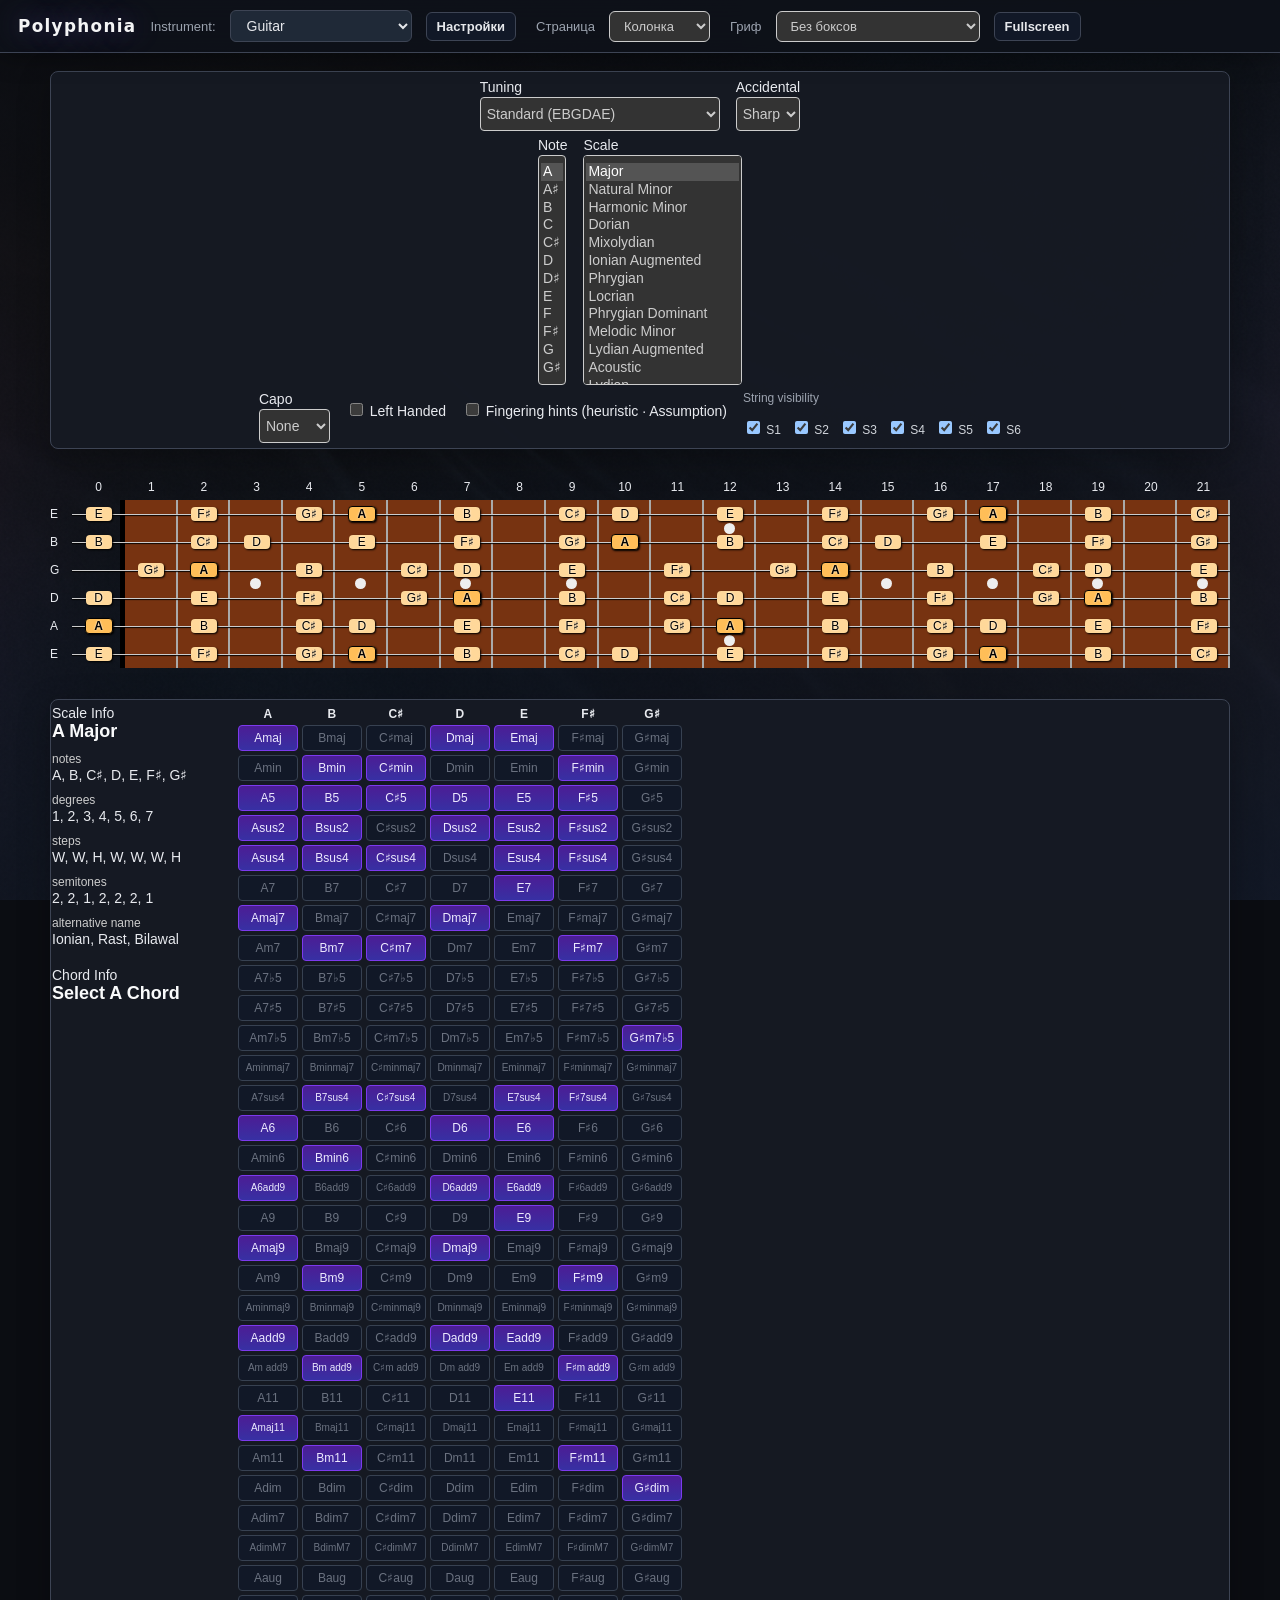
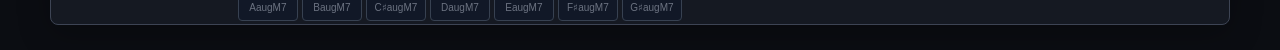
==== commit 8e0ca027: "Add remember-me key persistence for Assist Persist optional OpenAI (and Claude-ready) session keys u" ====
--- a/index.html
+++ b/index.html
@@ -114,6 +114,8 @@
 .assist_openai_block{margin-top:12px;padding-top:10px;border-top:1px solid #374151}
 .assist_compose{display:flex;gap:10px;align-items:stretch;margin-top:10px}
 .assist_compose textarea{flex:1;min-height:74px}
+.assist_send_col{display:flex;flex-direction:column;align-items:stretch;gap:6px}
+.assist_mode_badge{font-size:11px;color:#a5b4fc;text-align:center;user-select:none}
 .assist_send_btn{min-width:116px;padding:10px 12px;border-radius:10px;border:1px solid #4f46e5;background:linear-gradient(90deg,#4f46e5,#0d9488);color:#fff;font-weight:800;cursor:pointer}
 .assist_send_btn:disabled{opacity:.45;cursor:not-allowed}
 .assist_mode_row{display:flex;align-items:center;justify-content:space-between;gap:10px;margin-top:10px}
@@ -121,6 +123,13 @@
 .assist_seg_btn{padding:8px 10px;background:#0b0f18;color:#e5e7eb;border:none;cursor:pointer;font-weight:700;font-size:12px}
 .assist_seg_btn.selected{background:#312e81;color:#eef2ff}
 .assist_mode_cb{font-size:12px;color:#d1d5db;user-select:none}
+.assist_goal_row{display:flex;align-items:center;justify-content:space-between;gap:8px;margin-top:8px}
+.assist_goal_row label{font-size:12px;color:#d1d5db}
+.assist_goal_row select{flex:1;max-width:260px}
+.assist_thread_row{display:flex;gap:8px;align-items:center;margin-bottom:8px}
+.assist_thread_row select{flex:1;min-width:140px}
+.assist_thread_row button{white-space:nowrap}
+#assist_thread_hint{min-height:14px;color:#93c5fd;font-size:11px;margin-bottom:8px}
 .assist_more{margin-top:10px}
 .assist_more>summary{cursor:pointer;color:#c4b5fd;font-size:12px;font-weight:700}
 .assist_openai_title{font-size:12px;font-weight:700;color:#c4b5fd;margin-bottom:6px}
@@ -136,6 +145,9 @@
 #stringed_display.poly_fret_boxes #fret_note_con>.note_con[id^="f_"].poly_fb_alt1{background:rgba(99,102,241,.08)}
 #stringed_display.poly_fret_boxes #frets_con>.fret_con[id^="fret_"].poly_fb_alt1{background:rgba(99,102,241,.06)}
 #poly_fret_box_select:disabled{opacity:.45;cursor:not-allowed}
+#stringed_display.poly_split_2bands{padding-bottom:26px}
+#stringed_display.poly_split_2bands .poly_split_lower{transform:translateY(22px)}
+#stringed_display.poly_split_2bands #fret_wood{height:calc(100% + 22px)}
 html.poly_mode_offline #poly_assist_btn{display:none!important}
 html.poly_mode_offline #assist_openai_block{display:none!important}
 .settings_backdrop{position:fixed;inset:0;z-index:90;background:rgba(0,0,0,.55);display:flex;align-items:flex-start;justify-content:center;padding:24px 12px;overflow:auto}
@@ -198,10 +210,12 @@
     <option value="poly_layout_wide">3 колонки</option>
   </select>
   <label class="poly_bar_lbl" for="poly_fret_box_select">Гриф</label>
-  <select id="poly_fret_box_select" class="poly_bar_sel" title="Группы ладов для гамм: 3 по горизонтали или 3+2">
+  <select id="poly_fret_box_select" class="poly_bar_sel" title="Группы ладов: обычные или split-режим на 2 полосы">
     <option value="fret_box_off">Без боксов</option>
     <option value="fret_box_3">Боксы по 3 лада</option>
     <option value="fret_box_32">Боксы 3+2 лада</option>
+    <option value="fret_box_split_3">Split 2 полосы + боксы 3</option>
+    <option value="fret_box_split_32">Split 2 полосы + боксы 3+2</option>
   </select>
   <button type="button" id="poly_fs_btn" class="poly_bar_btn">Fullscreen</button>
 </div>
@@ -314,10 +328,18 @@
     </div>
   </div>
   <div class="assist_disclaimer">Чат в стиле ChatGPT: история → ввод → отправка. По умолчанию работает офлайн-черновик. Для GPT нужен запуск через pywebview и ключ OpenAI (env или сессия). Ответы не являются истиной грифа.</div>
+  <div class="assist_thread_row">
+    <select id="assist_thread_select" aria-label="Треды чата"></select>
+    <button type="button" id="assist_thread_new" class="assist_inline_btn" style="margin:0">Новый чат</button>
+  </div>
+  <div id="assist_thread_hint"></div>
   <div id="assist_messages"></div>
   <div class="assist_compose">
     <textarea id="assist_input" rows="3" placeholder="Напр.: «рифф в духе…», «как обыграть этот лад», или вставьте черновик / JSON…"></textarea>
-    <button type="button" id="assist_send" class="assist_send_btn">Отправить</button>
+    <div class="assist_send_col">
+      <button type="button" id="assist_send" class="assist_send_btn">Отправить</button>
+      <div id="assist_mode_badge" class="assist_mode_badge">Mode: Auto</div>
+    </div>
   </div>
   <div class="assist_mode_row">
     <div class="assist_mode_seg" role="group" aria-label="Режим отправки">
@@ -326,10 +348,23 @@
     </div>
     <label class="assist_mode_cb"><input type="checkbox" id="assist_openai_ctx" checked /> Контекст</label>
   </div>
+  <div class="assist_goal_row">
+    <label for="assist_goal_mode">Режим ассистента</label>
+    <select id="assist_goal_mode">
+      <option value="auto">Auto</option>
+      <option value="compose">Composer</option>
+      <option value="theory">Theory</option>
+      <option value="production">Production</option>
+      <option value="practice">Practice</option>
+      <option value="analysis">Analyze</option>
+    </select>
+  </div>
   <details class="assist_more">
     <summary>Дополнительно</summary>
     <div class="assist_actions" style="margin-top:10px">
       <button type="button" id="assist_copy_ctx">Копировать контекст JSON</button>
+      <button type="button" id="assist_copy_last">Копировать последний ответ</button>
+      <button type="button" id="assist_copy_chat">Копировать весь чат</button>
       <button type="button" id="assist_musicxml">MusicXML снимок</button>
     </div>
     <div id="assist_openai_block" class="assist_openai_block">
